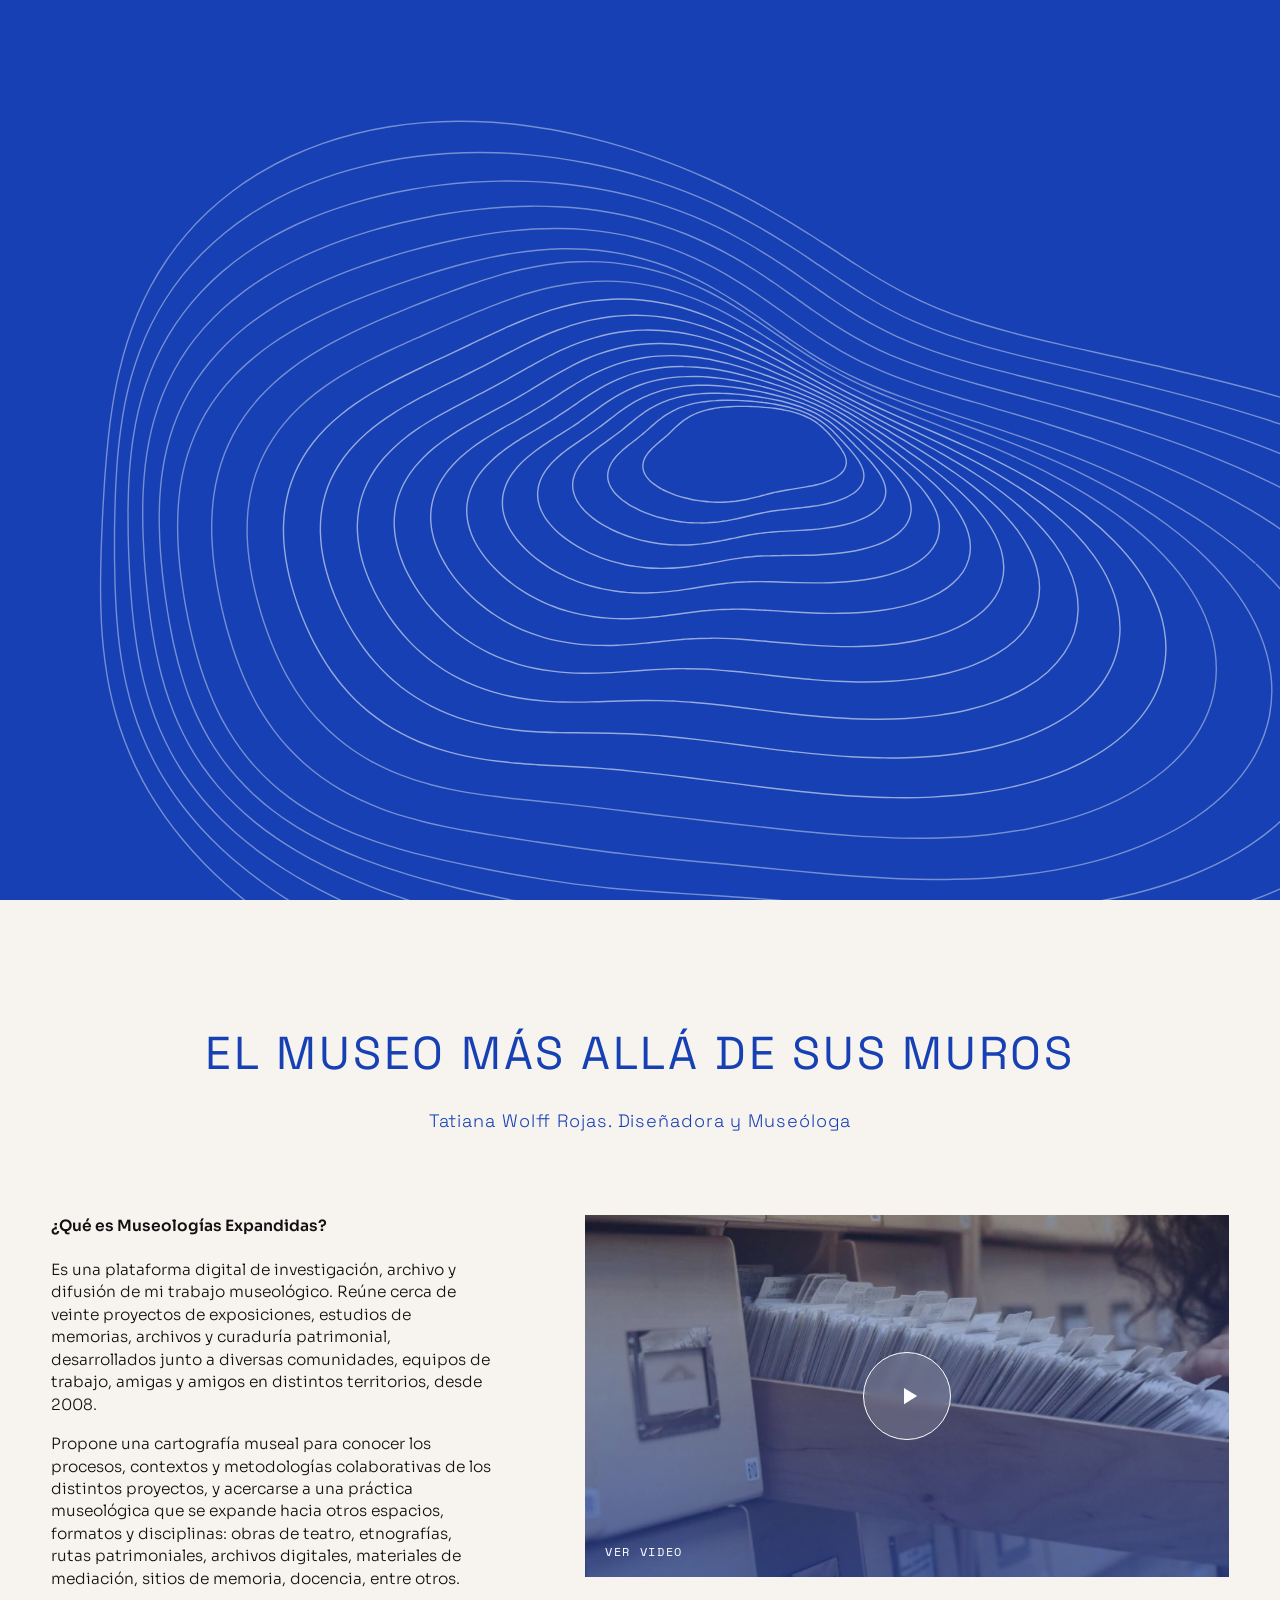
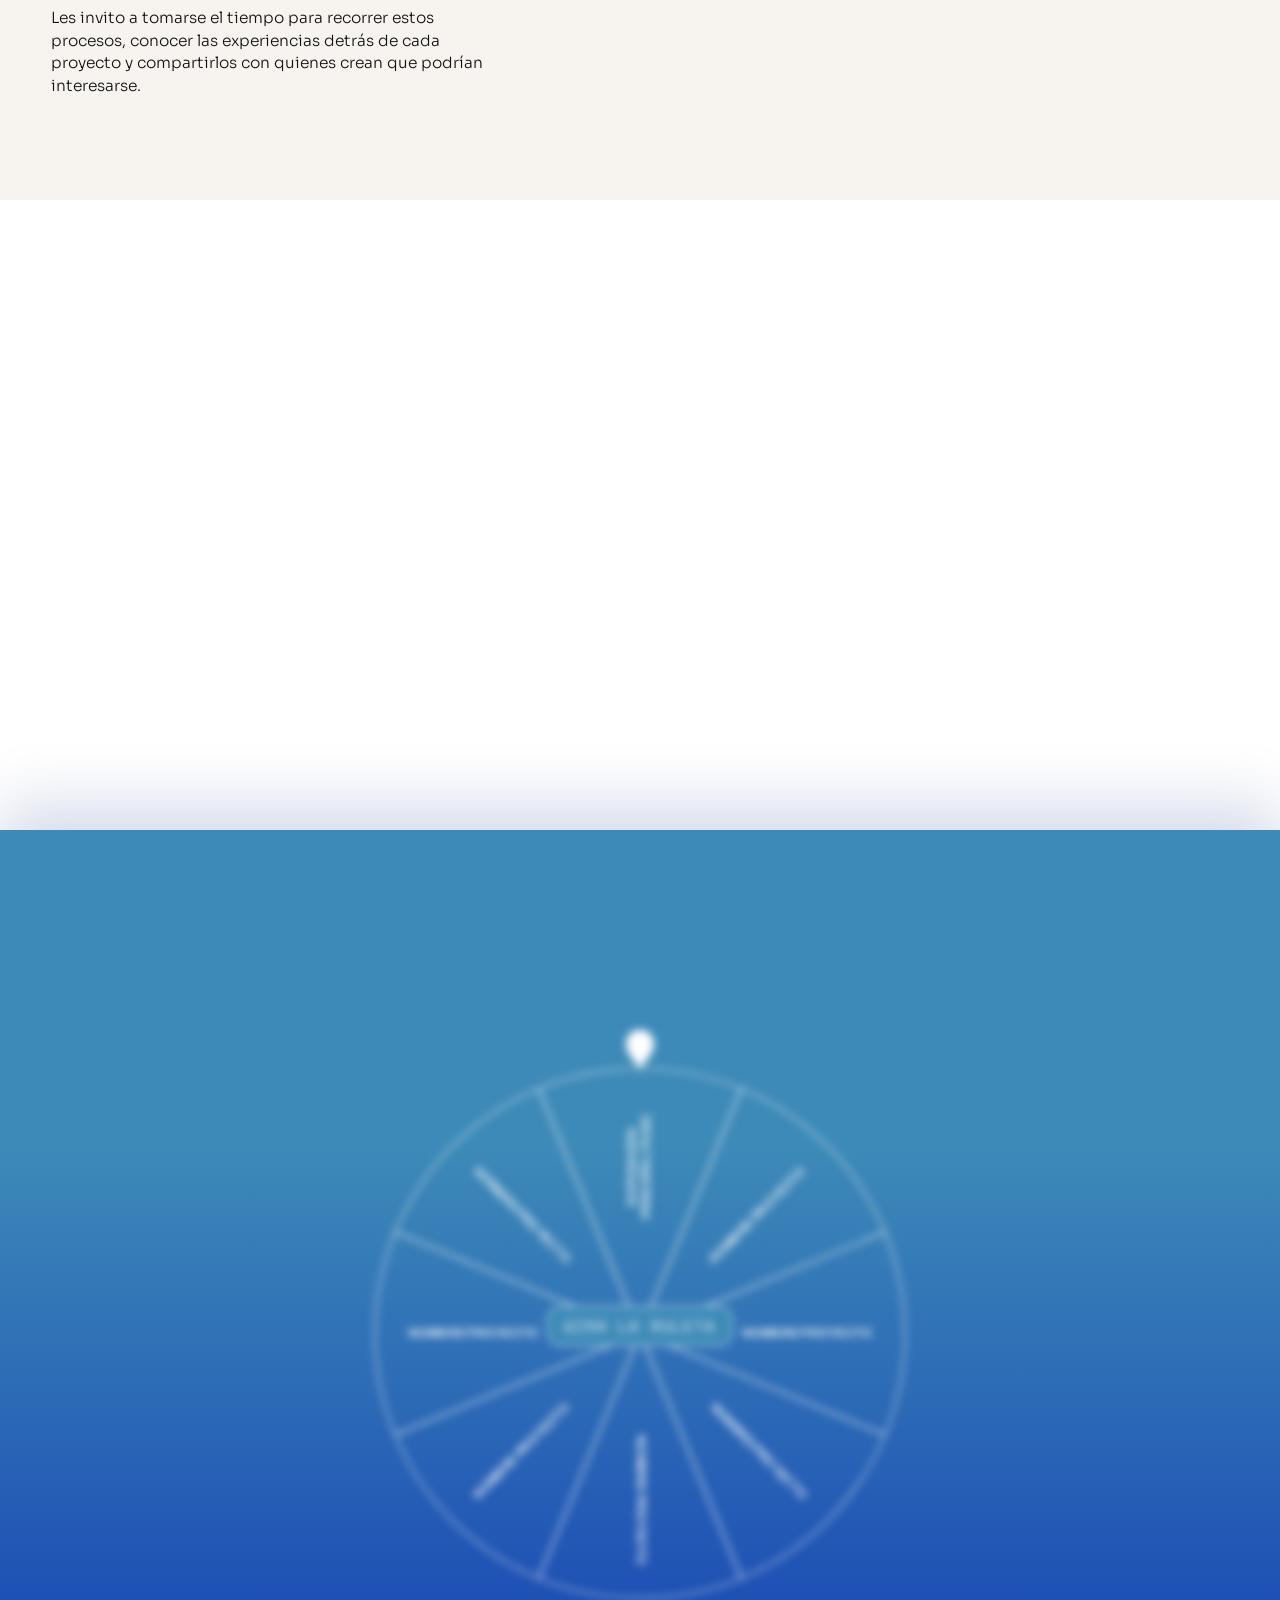
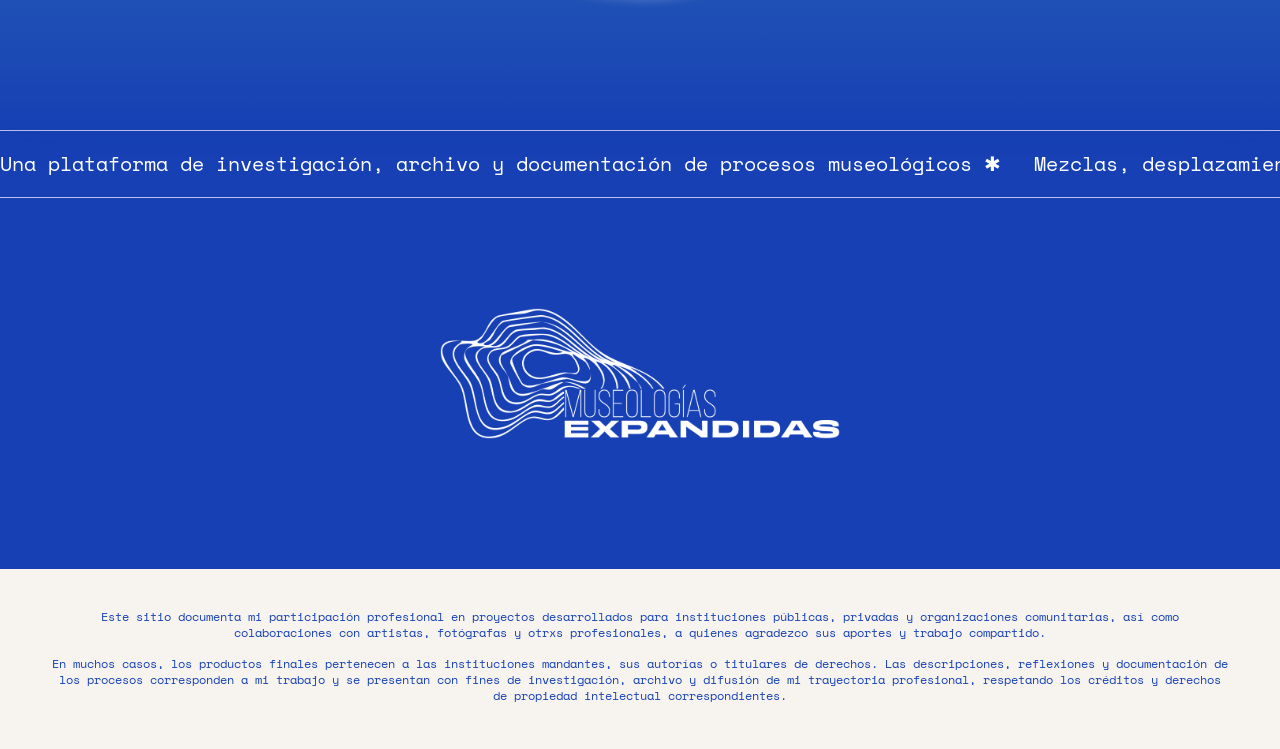
==== index.html @ 90cd20dc "Prototipo del sitio Museologías Expandidas Home, Explorar proyectos y detalle de proyecto en HTML, C" ====
<!doctype html>
<html lang="es">
<head>
  <meta charset="utf-8">
  <meta name="viewport" content="width=device-width, initial-scale=1">
  <title>Museologías Expandidas</title>
  <meta name="description" content="Plataforma digital de investigación, archivo y difusión del trabajo museológico de Tatiana Wolff Rojas.">
  <link rel="preconnect" href="https://fonts.googleapis.com">
  <link rel="preconnect" href="https://fonts.gstatic.com" crossorigin>
  <link href="https://fonts.googleapis.com/css2?family=Archivo:wdth,wght@62..125,100..900&family=Sora:wght@300;400;600;700&family=Space+Grotesk:wght@400;500&family=Space+Mono&display=swap" rel="stylesheet">
  <link rel="stylesheet" href="css/styles.css">
  <script>
    // Si la intro de la portada se va a reproducir, el header parte oculto (sin parpadeo).
    // js/hero.js lo muestra cuando entra el degradado azul.
    try {
      var verIntro = sessionStorage.getItem("me-hero-visto") !== "1" || /[?&]intro\b/.test(location.search);
      if (verIntro && !matchMedia("(prefers-reduced-motion: reduce)").matches) document.documentElement.classList.add("hero-intro");
    } catch (e) {}
  </script>
</head>
<body>

  <header class="site-header">
    <a class="logo" href="index.html">
      <img src="assets/logos/logo-letras-blanco.png" alt="Museologías Expandidas — inicio" width="1399" height="255">
    </a>
    <nav class="site-nav" aria-label="Principal">
      <a href="proyectos.html">Explorar proyectos</a>
      <a href="#contacto">Contacto</a>
    </nav>
  </header>

  <main>
    <section class="hero hero--home" aria-label="Portada" data-hero-escena data-final="completa" data-img="assets/img/hero-home.jpg">
      <a class="scroll-cue" href="#intro">
        <span class="scroll-cue__linea" aria-hidden="true"></span>
        <span class="scroll-cue__texto">Desliza para recorrer</span>
      </a>
    </section>

    <section class="intro" id="intro">
      <div class="intro__head">
        <h1 class="intro__title">EL MUSEO MÁS ALLÁ DE SUS MUROS</h1>
        <p class="intro__sub">Tatiana Wolff Rojas. Diseñadora y Museóloga</p>
      </div>
      <div class="intro__grid">
        <div class="intro__text">
          <h2>¿Qué es Museologías Expandidas?</h2>
          <p>Es una plataforma digital de investigación, archivo y difusión de mi trabajo museológico. Reúne cerca de veinte proyectos de exposiciones, estudios de memorias, archivos y curaduría patrimonial, desarrollados junto a diversas comunidades, equipos de trabajo, amigas y amigos en distintos territorios, desde 2008.</p>
          <p>Propone una cartografía museal para conocer los procesos, contextos y metodologías colaborativas de los distintos proyectos, y acercarse a una práctica museológica que se expande hacia otros espacios, formatos y disciplinas: obras de teatro, etnografías, rutas patrimoniales, archivos digitales, materiales de mediación, sitios de memoria, docencia, entre otros.</p>
          <p>Les invito a tomarse el tiempo para recorrer estos procesos, conocer las experiencias detrás de cada proyecto y compartirlos con quienes crean que podrían interesarse.</p>
        </div>
        <!-- Video de YouTube: pegar el ID del video en data-youtube (ej. "dQw4w9WgXcQ").
             La imagen de vista previa es el <img class="video__poster">. -->
        <div class="video" data-youtube="">
          <img class="video__poster" src="assets/img/hero-archivo.jpg" alt="" loading="lazy">
          <button class="video__play" type="button" aria-label="Reproducir video">
            <svg viewBox="0 0 24 24" aria-hidden="true"><path d="M8 5.5v13l10.5-6.5z"/></svg>
          </button>
          <span class="video__label">Ver video</span>
        </div>
      </div>
    </section>

    <!-- Transición tipo cortina: esta sección sube y tapa a la sección crema, que queda fija;
         al cubrir la pantalla aparecen el título y la ruleta (js/intro.js) -->
    <section class="explorar-home" aria-labelledby="explorar-titulo">
      <div class="explorar-home__escena">
        <h2 class="section-label" id="explorar-titulo"><a href="proyectos.html">Explorar proyectos</a></h2>
        <div class="ruleta-zona">
          <div class="ruleta" data-ruleta>
            <button class="ruleta__btn" type="button">Gira la ruleta</button>
          </div>
          <!-- ficha del caso donde se detiene la ruleta (la llena js/main.js) -->
          <div class="ruleta__ficha" aria-live="polite"></div>
        </div>
      </div>
    </section>
  </main>

  <footer class="site-footer" id="contacto">
    <div class="marquee" aria-hidden="true">
      <div class="marquee__track">
        <span>Una plataforma de investigación, archivo y documentación de procesos museológicos ✱</span>
        <span>Mezclas, desplazamientos y otras formas de hacer museología ✱</span>
      </div>
    </div>
    <div class="site-footer__logo">
      <a class="logo-footer" href="index.html">
        <img src="assets/logos/logo-completo-blanco.png" alt="Museologías Expandidas — inicio" width="2025" height="664" loading="lazy">
      </a>
    </div>
    <div class="disclaimer">
      <p>Este sitio documenta mi participación profesional en proyectos desarrollados para instituciones públicas, privadas y organizaciones comunitarias, así como colaboraciones con artistas, fotógrafas y otrxs profesionales, a quienes agradezco sus aportes y trabajo compartido.</p>
      <p>En muchos casos, los productos finales pertenecen a las instituciones mandantes, sus autorías o titulares de derechos. Las descripciones, reflexiones y documentación de los procesos corresponden a mi trabajo y se presentan con fines de investigación, archivo y difusión de mi trayectoria profesional, respetando los créditos y derechos de propiedad intelectual correspondientes.</p>
    </div>
  </footer>

  <script src="js/data.js"></script>
  <script src="js/main.js"></script>
  <script src="js/topo.js"></script>
  <script src="js/hero.js"></script>
  <script src="js/intro.js"></script>
</body>
</html>
---- css/styles.css ----
/* =========================================================
   Museologías Expandidas — prototipo v1
   ========================================================= */

:root {
  --azul: #1640b4;
  --azul-oscuro: #0f2f8c;
  --azul-medio: #3d8ab8;
  --azul-claro: #8ab6d3;
  --naranjo: #ef400d;
  --petroleo: #00819e;
  --crema: #f7f4ef;
  --beige: #ede5d6;
  --blanco: #ffffff;
  --tinta: #111111;

  --f-display: "Archivo", system-ui, sans-serif;
  --f-body: "Sora", system-ui, sans-serif;
  --f-nav: "Space Grotesk", system-ui, sans-serif;
  --f-mono: "Space Mono", ui-monospace, monospace;

  --gutter: clamp(16px, 4vw, 64px);
  --content: 1280px; /* ancho estándar del contenido */
  /* relleno lateral que centra el contenido en --content (el % se resuelve contra el ancho del contenedor) */
  --pad: max(var(--gutter), calc((100% - var(--content)) / 2));
  --header-h: 140px;
  /* detalle de proyecto: la columna de contenido manda y va centrada en la página;
     el índice vive en el margen izquierdo, fuera de ella */
  --col: 820px;         /* ancho máximo de la columna de contenido */
  --indice-min: 190px;  /* espacio mínimo reservado a cada lado para el índice */
  --header-fijo-h: 64px;
}

*,
*::before,
*::after { box-sizing: border-box; }

html { scroll-behavior: smooth; }

body {
  margin: 0;
  font-family: var(--f-body);
  font-weight: 300;
  color: var(--tinta);
  background: var(--blanco);
  line-height: 1.45;
  -webkit-font-smoothing: antialiased;
}

img { display: block; max-width: 100%; }
a { color: inherit; }
p { margin: 0 0 1.1em; }

/* ---------- Logo ---------- */
.logo { display: inline-block; flex: none; }
.logo img { width: clamp(200px, 24vw, 340px); height: auto; }

/* ---------- Header ---------- */
.site-header {
  position: absolute;
  inset: 0 0 auto 0;
  z-index: 20;
  display: flex;
  align-items: flex-start;
  justify-content: space-between;
  gap: 24px;
  padding: 64px var(--pad) 40px;
  color: var(--blanco);
}
.site-header--solid {
  position: relative;
  color: var(--azul);
  background: var(--blanco);
}
.site-nav {
  display: flex;
  align-items: baseline;
  gap: clamp(24px, 4vw, 56px);
  padding-top: 14px;
}
.site-nav a {
  font-family: var(--f-nav);
  text-transform: uppercase;
  text-decoration: none;
  letter-spacing: .08em;
  font-size: 14px;
  padding-bottom: 4px;
  border-bottom: 2px solid transparent;
  transition: border-color .2s;
}
.site-nav a:hover,
.site-nav a[aria-current="page"] { border-bottom-color: currentColor; }

/* ---------- Hero (home + detalle) ---------- */
.hero {
  position: relative;
  min-height: 700px;
  height: 92vh;
  max-height: 900px;
  background: var(--azul) url("../assets/img/hero-archivo.jpg") center 60% / cover no-repeat;
  overflow: hidden;
}
/* Home: escena animada (js/hero.js) sobre azul; la foto vive dentro de las curvas */
.hero--home {
  background: var(--azul);
  /* ocupa exactamente la primera vista (svh evita saltos con la barra del navegador en celular) */
  height: 100vh;
  height: 100svh;
  max-height: none;
  min-height: 560px;
}
.hero--home::before { display: none; }
.hero__svg { position: absolute; inset: 0; width: 100%; height: 100%; display: block; }
.hero__lineas path,
.hero__borde {
  fill: none;
  stroke: var(--blanco);
  stroke-linejoin: round;
  stroke-dasharray: 1;
}
.hero__lineas path { stroke-width: 1.4px; }
.hero__borde { stroke-width: 2px; }
.hero--home.is-animando { cursor: progress; }
/* durante la intro de la portada no se puede hacer scroll (js/hero.js) */
html.scroll-bloqueado, html.scroll-bloqueado body { overflow: hidden; }
/* con la foto completa vuelve el degradado azul superior, para que el header se lea */
.hero--home::after {
  content: "";
  position: absolute;
  inset: 0;
  pointer-events: none;
  background: linear-gradient(to bottom, var(--azul) 0%, rgba(22, 64, 180, .85) 14%, rgba(22, 64, 180, 0) 38%);
  opacity: 0;
  transition: opacity 1.2s ease;
}
.hero--home.is-completa::after { opacity: 1; }
/* durante la intro de la portada el header (logo + menú) espera oculto */
.site-header { transition: opacity 1.2s ease, transform 1.2s cubic-bezier(.16, 1, .3, 1); }
.hero-intro .site-header { opacity: 0; transform: translateY(-10px); pointer-events: none; }
.hero::before {
  /* degradado azul superior */
  content: "";
  position: absolute;
  inset: 0;
  background: linear-gradient(to bottom, var(--azul) 0%, rgba(22, 64, 180, .85) 14%, rgba(22, 64, 180, 0) 38%);
}
.hero--detalle { height: 78vh; min-height: 560px; }

/* ---------- Intro (home) ---------- */
.intro {
  background: var(--crema);
  padding: 120px var(--pad) 80px;
}
.intro__head, .intro__grid { position: relative; z-index: 1; }
.intro .ph { background-color: var(--crema); }

/* ---------- Vista previa de video (YouTube) ---------- */
.video {
  position: relative;
  aspect-ratio: 16 / 9;
  overflow: hidden;
  background: var(--azul);
  cursor: pointer;
}
.video__poster {
  position: absolute;
  inset: 0;
  width: 100%;
  height: 100%;
  object-fit: cover;
  transition: transform 1.2s cubic-bezier(.16, 1, .3, 1), filter .6s ease;
}
.video::after {
  /* velo azul para que el botón destaque */
  content: "";
  position: absolute;
  inset: 0;
  background: linear-gradient(to top, rgba(22, 64, 180, .55), rgba(22, 64, 180, .15));
  transition: opacity .5s ease;
  pointer-events: none;
}
.video__play {
  position: absolute;
  left: 50%;
  top: 50%;
  z-index: 2;
  display: grid;
  place-items: center;
  width: 88px;
  height: 88px;
  margin: -44px 0 0 -44px;
  border: 1.5px solid var(--blanco);
  border-radius: 50%;
  background: rgba(255, 255, 255, .14);
  -webkit-backdrop-filter: blur(6px);
  backdrop-filter: blur(6px);
  color: var(--blanco);
  cursor: pointer;
  transition: transform .5s cubic-bezier(.16, 1, .3, 1), background .3s ease, color .3s ease;
}
.video__play svg { width: 30px; height: 30px; margin-left: 4px; fill: currentColor; }
.video__label {
  position: absolute;
  left: 20px;
  bottom: 16px;
  z-index: 2;
  color: var(--blanco);
  font-family: var(--f-mono);
  font-size: 12px;
  letter-spacing: .14em;
  text-transform: uppercase;
}
.video:hover .video__poster { transform: scale(1.04); }
.video:hover .video__play,
.video__play:focus-visible { transform: scale(1.08); background: var(--blanco); color: var(--azul); }
.video__play:focus-visible { outline: 2px solid var(--blanco); outline-offset: 4px; }
.video iframe { position: absolute; inset: 0; width: 100%; height: 100%; border: 0; z-index: 3; }
.video.is-reproduciendo::after,
.video.is-reproduciendo .video__play,
.video.is-reproduciendo .video__label { opacity: 0; pointer-events: none; }
.video__aviso {
  position: absolute;
  left: 50%;
  top: calc(50% + 62px);
  z-index: 2;
  transform: translateX(-50%);
  color: var(--blanco);
  font-family: var(--f-mono);
  font-size: 12px;
  white-space: nowrap;
}

/* título palabra por palabra */
.intro__title .palabra { display: inline-block; overflow: hidden; vertical-align: bottom; padding-bottom: .08em; }
.intro__title .palabra > span {
  display: inline-block;
  transition:
    transform 1.1s cubic-bezier(.16, 1, .3, 1) calc(var(--i) * 90ms + 150ms),
    opacity .9s ease calc(var(--i) * 90ms + 150ms);
}
.js-reveal .intro__head:not(.is-in) .palabra > span { transform: translateY(105%); opacity: 0; }

/* parallax de la portada: al bajar se funde levemente con el azul */
.hero--home .hero__svg { opacity: calc(1 - var(--velo, 0) * .45); will-change: transform; }

/* invitación a hacer scroll (abajo a la izquierda, alineada con el contenido) */
.scroll-cue {
  position: absolute;
  left: var(--pad);
  bottom: 40px;
  z-index: 3;
  display: flex;
  align-items: center;
  gap: 16px;
  color: var(--blanco);
  text-decoration: none;
  font-family: var(--f-mono);
  font-size: 12px;
  letter-spacing: .14em;
  text-transform: uppercase;
  transition: opacity .8s ease, transform .8s cubic-bezier(.16, 1, .3, 1);
}
.scroll-cue__linea {
  position: relative;
  width: 1.5px;
  height: 60px;
  overflow: hidden;
  background: rgba(255, 255, 255, .35);
}
.scroll-cue__linea::after {
  content: "";
  position: absolute;
  left: 0;
  top: -50%;
  width: 100%;
  height: 50%;
  background: var(--blanco);
  animation: scroll-cue 2.2s cubic-bezier(.65, 0, .35, 1) infinite;
}
@keyframes scroll-cue { to { transform: translateY(300%); } }
.scroll-cue:hover .scroll-cue__texto { text-decoration: underline; text-underline-offset: 5px; }
.scroll-cue.is-oculto,
.hero-intro .scroll-cue { opacity: 0; transform: translateY(10px); pointer-events: none; }
.intro__head { text-align: center; color: var(--azul); margin-bottom: 80px; }
.intro__title {
  font-family: var(--f-nav);
  font-weight: 400;
  font-size: clamp(28px, 3.6vw, 50px);
  letter-spacing: .06em;
  margin: 0 0 18px;
}
.intro__sub { font-family: var(--f-nav); letter-spacing: .05em; font-size: 18px; margin: 0; }
.intro__grid {
  display: grid;
  grid-template-columns: 1fr 1.45fr;
  gap: clamp(32px, 7vw, 110px);
  align-items: start;
}
.intro__text { font-size: 15.5px; }
.intro__text h2 { font-size: 15.5px; font-weight: 600; margin: 0 0 1.4em; }

/* placeholder imagen (wireframe X) */
.ph {
  position: relative;
  aspect-ratio: 16 / 11;
  border: 1px solid var(--tinta);
  background:
    linear-gradient(to top right, transparent calc(50% - .6px), var(--tinta) 50%, transparent calc(50% + .6px)),
    linear-gradient(to bottom right, transparent calc(50% - .6px), var(--tinta) 50%, transparent calc(50% + .6px));
}

/* ---------- Ruleta (home) ---------- */
/* Transición 2 → 3 tipo cortina (parallax):
   la sección crema queda fija cuando su borde inferior toca el fondo de la pantalla
   (--intro-top lo calcula js/intro.js) y la sección 3 sube por encima hasta taparla.
   Recién cuando la cubre aparecen el título y la ruleta. */
.intro {
  position: sticky;
  top: var(--intro-top, 0px);
  z-index: 1;
  min-height: 100vh; /* al quedar fija llena la pantalla completa */
  min-height: 100svh;
}
.intro::after {
  /* velo que oscurece la sección crema mientras la tapa la siguiente */
  content: "";
  position: absolute;
  inset: 0;
  z-index: 2;
  background: var(--azul-oscuro);
  opacity: calc(var(--tapado, 0) * .3);
  pointer-events: none;
}
.explorar-home {
  position: relative;
  z-index: 3;
  /* pausa: la sección crema queda fija este tramo de scroll antes de que empiece a taparla */
  margin-top: 70vh;
  color: var(--blanco);
  background: linear-gradient(to bottom, var(--azul-medio) 0%, var(--azul-medio) 35%, var(--azul) 100%);
  box-shadow: 0 -24px 60px rgba(15, 47, 140, .18);
}
.explorar-home__escena {
  min-height: 100vh;
  min-height: 100svh;
  display: flex;
  flex-direction: column;
  justify-content: center;
  padding: 90px var(--pad) 60px;
}
/* aparición del título y la ruleta (clases puestas por js/intro.js según el scroll) */
.explorar-home .section-label,
.explorar-home .ruleta {
  opacity: 0;
  transform: translateY(40px);
  filter: blur(4px);
  transition: opacity 1s ease, transform 1.2s cubic-bezier(.16, 1, .3, 1), filter 1s ease;
}
.explorar-home .ruleta { transform: translateY(60px) scale(.92) rotate(-12deg); transition-delay: .12s; }
.explorar-home.is-titulo .section-label,
.explorar-home.is-ruleta .ruleta { opacity: 1; transform: none; filter: none; }
.section-label {
  font-family: var(--f-nav);
  font-weight: 400;
  letter-spacing: .08em;
  font-size: clamp(20px, 2vw, 28px);
  margin: 0;
  text-transform: uppercase;
}
.section-label a { text-decoration: none; }
.explorar-home .section-label { text-align: center; }
.section-label a:hover { text-decoration: underline; text-underline-offset: 6px; }
.ruleta {
  position: relative;
  width: min(580px, 100%, 64vh);
  margin: 24px auto 0;
}
.ruleta svg { width: 100%; height: auto; display: block; overflow: visible; }
.ruleta__wheel {
  transform-origin: 50% 50%;
  transform-box: view-box;
  transition: transform 4.2s cubic-bezier(.12, .7, .1, 1);
}
.ruleta__seg { cursor: pointer; }
.ruleta__seg path.ruleta__fill { fill: transparent; stroke: var(--blanco); stroke-width: 1.4; transition: fill .2s; }
.ruleta__seg:hover path.ruleta__fill { fill: rgba(255, 255, 255, .12); }
.ruleta__seg text {
  fill: var(--blanco);
  font-family: var(--f-display);
  font-stretch: 100%;
  font-weight: 600;
  font-size: 14px;
  letter-spacing: .02em;
  text-transform: uppercase;
  pointer-events: none;
}
.ruleta__seg { outline: none; }
.ruleta__seg:focus-visible path.ruleta__fill { fill: rgba(255, 255, 255, .2); }
/* caso ganador: segmento blanco con texto azul */
.ruleta__seg.is-selected path.ruleta__fill { fill: var(--blanco); }
.ruleta__seg.is-selected text { fill: var(--azul); }
.ruleta__seg text { font-size: 15px; transition: fill .3s; }
.ruleta__btn {
  position: absolute;
  left: 50%;
  top: 50%;
  transform: translate(-50%, -50%);
  font-family: var(--f-mono);
  font-size: 15px;
  letter-spacing: .12em;
  text-transform: uppercase;
  color: var(--blanco);
  background: var(--azul-medio);
  border: 1.5px solid var(--blanco);
  border-radius: 12px;
  padding: 8px 16px;
  cursor: pointer;
  transition: background .2s, color .2s;
}
.ruleta__btn:hover { background: var(--blanco); color: var(--azul); }
.ruleta__btn:disabled { opacity: .6; cursor: wait; }
/* Ruleta + ficha del caso: la ficha se abre al lado y la ruleta se corre a la izquierda */
.ruleta-zona {
  display: flex;
  align-items: center;
  justify-content: center;
  gap: 0;
  margin-top: 24px;
  transition: gap .8s cubic-bezier(.16, 1, .3, 1);
}
.ruleta-zona .ruleta { flex: none; margin: 0; }
.ruleta__ficha {
  flex: none;
  width: 0;
  opacity: 0;
  overflow: hidden;
  transition: width .8s cubic-bezier(.16, 1, .3, 1), opacity .4s ease;
}
.ruleta-zona.con-ficha { gap: clamp(32px, 5vw, 72px); }
.ruleta-zona.con-ficha .ruleta__ficha { width: var(--ficha-w); opacity: 1; transition-delay: 0s, .25s; }
.ruleta-zona { --ficha-w: min(400px, 36vw); }

.ficha-caso {
  width: var(--ficha-w);
  background: var(--crema);
  color: var(--tinta);
  transform: translateX(24px);
  transition: transform .9s cubic-bezier(.16, 1, .3, 1) .2s, opacity .5s ease;
}
.con-ficha .ficha-caso { transform: none; }
/* mientras la ruleta gira de nuevo, la ficha abierta se apaga (sin cerrarse ni mover la ruleta) */
.ruleta__ficha.is-cambiando .ficha-caso { opacity: .25; transform: translateX(10px); transition-delay: 0s; }
.ficha-caso__foto { aspect-ratio: 16 / 10; overflow: hidden; }
.ficha-caso__foto img { width: 100%; height: 100%; object-fit: cover; }
.ficha-caso__cuerpo { padding: 22px 24px 26px; }
.ficha-caso__fecha {
  display: inline-block;
  font-family: var(--f-nav);
  font-size: 13px;
  letter-spacing: .04em;
  text-transform: uppercase;
  color: var(--azul);
  border: 1.5px solid var(--azul);
  border-radius: 10px;
  padding: 3px 14px;
}
.ficha-caso__titulo {
  font-family: var(--f-display);
  font-stretch: 115%;
  font-weight: 800;
  font-size: 21px;
  line-height: 1.15;
  color: var(--azul);
  margin: 14px 0 10px;
}
.ficha-caso__desc { font-size: 14px; line-height: 1.5; margin: 0 0 20px; }
.ficha-caso__ir {
  display: inline-flex;
  align-items: center;
  gap: 10px;
  font-family: var(--f-mono);
  font-size: 14px;
  text-decoration: none;
  color: var(--blanco);
  background: var(--azul);
  border: 1.5px solid var(--azul);
  border-radius: 12px;
  padding: 9px 18px;
  transition: background .25s, color .25s;
}
.ficha-caso__ir span { transition: transform .3s cubic-bezier(.16, 1, .3, 1); }
.ficha-caso__ir:hover { background: transparent; color: var(--azul); }
.ficha-caso__ir:hover span { transform: translateX(4px); }

@media (max-width: 960px) {
  /* en pantallas angostas la ficha se abre debajo de la ruleta */
  .ruleta-zona { flex-direction: column; --ficha-w: min(460px, 100%); }
  .ruleta__ficha { width: var(--ficha-w); max-height: 0; transition: max-height .8s cubic-bezier(.16, 1, .3, 1), opacity .4s ease; }
  .ruleta-zona.con-ficha .ruleta__ficha { max-height: 700px; }
  .ficha-caso { transform: translateY(20px); }
}

/* ---------- Botón "ver +" ---------- */
.ver {
  display: inline-flex;
  gap: 14px;
  font-family: var(--f-mono);
  font-size: 18px;
  text-decoration: none;
  border-top: 1.5px solid currentColor;
  border-bottom: 1.5px solid currentColor;
  padding: 8px 2px 10px;
  min-width: 70px;
}
.ver::after { content: "+"; }

/* ---------- Marquee ---------- */
.marquee {
  border-top: 1px solid rgba(255, 255, 255, .7);
  border-bottom: 1px solid rgba(255, 255, 255, .7);
  overflow: hidden;
  white-space: nowrap;
  color: var(--blanco);
  font-family: var(--f-mono);
  font-size: clamp(16px, 1.6vw, 24px);
  padding: 18px 0;
}
.marquee__track {
  display: inline-flex;
  animation: marquee 40s linear infinite;
}
.marquee__track span { padding-right: 1.6em; }
@keyframes marquee { to { transform: translateX(-50%); } }

/* ---------- Footer ---------- */
.site-footer { background: var(--azul); color: var(--blanco); }
.site-footer__logo {
  display: flex;
  justify-content: center;
  padding: 110px var(--gutter) 130px;
}
.logo-footer { display: inline-block; }
.logo-footer img { width: min(400px, 80vw); height: auto; }
.disclaimer {
  background: var(--crema);
  color: var(--azul);
  text-align: center;
  font-family: var(--f-mono);
  font-size: 12px;
  line-height: 1.35;
  padding: 40px var(--pad) 30px;
}
.disclaimer p { margin: 0 0 1.2em; }
.footer-band { background: var(--azul); padding-top: 160px; }

/* ---------- Explorar proyectos (grilla) ---------- */
.grid-proyectos {
  margin: 110px 0 0;
  padding: 0 var(--pad);
  display: grid;
  grid-template-columns: repeat(4, 1fr);
}
.tile { aspect-ratio: 335 / 380; overflow: hidden; }
.tile--img img { width: 100%; height: 100%; object-fit: cover; transition: transform .6s ease; }
/* cada proyecto (foto + recuadro) es un solo enlace; display: contents mantiene la grilla intacta */
.proyecto { display: contents; color: inherit; text-decoration: none; }
.proyecto .tile { cursor: pointer; }
.proyecto:hover .tile--img img { transform: scale(1.06); }
.proyecto:hover .tile--card { filter: brightness(1.06); }
.proyecto:focus-visible .tile { outline: 3px solid var(--azul); outline-offset: -3px; }

/* botón "ver +": al pasar por el proyecto, las líneas se alargan y el + se transforma en flecha */
.tile--card .ver { align-items: center; gap: 0; padding-left: 2px; transition: padding-left .5s cubic-bezier(.16, 1, .3, 1); }
.tile--card .ver::after { content: none; }
/* ícono SVG: en reposo es un "+" a la derecha; al pasar el mouse la línea horizontal
   crece hacia la izquierda, la vertical se recoge y se dibuja la punta → flecha */
.ver__icono { display: block; width: 30px; height: 14px; overflow: visible; fill: none; stroke: currentColor; stroke-width: 1.5; }
.ver__icono path { transform-box: fill-box; transition: transform .5s cubic-bezier(.16, 1, .3, 1), stroke-dashoffset .4s ease; }
.ver__h { transform-origin: 100% 50%; transform: scaleX(.56); }       /* solo el tramo del "+" */
.ver__v { transform-origin: 50% 50%; }
.ver__punta { stroke-dasharray: 16; stroke-dashoffset: 16; stroke-linejoin: miter; }
.proyecto:hover .ver,
.proyecto:focus-visible .ver { padding-left: 22px; }
.proyecto:hover .ver__h,
.proyecto:focus-visible .ver__h { transform: scaleX(1); }
.proyecto:hover .ver__v,
.proyecto:focus-visible .ver__v { transform: scaleY(0); }
.proyecto:hover .ver__punta,
.proyecto:focus-visible .ver__punta { stroke-dashoffset: 0; transition-delay: .12s; }

/* paginación */
.paginacion {
  display: flex;
  flex-wrap: wrap;
  align-items: center;
  justify-content: center;
  gap: 8px;
  margin: 64px 0 0;
  padding: 0 var(--pad);
  font-family: var(--f-mono);
  color: var(--azul);
}
.paginacion__num,
.paginacion__flecha {
  display: grid;
  place-items: center;
  min-width: 44px;
  height: 44px;
  padding: 0 8px;
  border-radius: 12px;
  text-decoration: none;
  font-size: 15px;
  transition: background .25s, color .25s;
}
.paginacion__num { border: 1.5px solid var(--azul); }
.paginacion__num:hover, .paginacion__flecha:hover { background: var(--azul); color: var(--blanco); }
.paginacion__num.is-actual { background: var(--azul); color: var(--blanco); }
.paginacion__flecha { font-size: 18px; }
.paginacion__flecha.is-off { opacity: .3; }
.paginacion__info { flex-basis: 100%; text-align: center; font-size: 12px; letter-spacing: .06em; opacity: .7; margin-top: 6px; }
.tile--card {
  display: flex;
  flex-direction: column;
  padding: 30px 28px 20px;
  text-decoration: none;
  transition: filter .2s;
}
.tile--card .fecha {
  align-self: flex-start;
  font-family: var(--f-nav);
  font-size: 15px;
  letter-spacing: .04em;
  text-transform: uppercase;
  border: 1.5px solid currentColor;
  border-radius: 10px;
  padding: 5px 0;
  width: 136px;
  text-align: center;
}
.tile--card h2 {
  font-family: var(--f-display);
  font-stretch: 115%;
  font-weight: 800;
  font-size: clamp(16px, 1.45vw, 20px);
  line-height: 1.2;
  margin: 26px 0 0;
}
.tile--card .ver { margin-top: auto; align-self: flex-end; }
.c-naranjo { background: var(--naranjo); color: var(--blanco); }
.c-azul { background: var(--azul); color: var(--blanco); }
.c-crema { background: var(--crema); color: var(--tinta); }
.c-petroleo { background: var(--petroleo); color: var(--blanco); }
.fade-azul {
  height: 360px;
  background: linear-gradient(to bottom, var(--blanco), var(--azul) 95%);
}

/* ---------- Detalle de proyecto ---------- */
.ficha {
  position: relative;
  z-index: 2;
  /* mismo ancho y centrado que la columna de contenido del detalle */
  width: min(var(--col), calc(100% - 2 * var(--pad) - 2 * var(--indice-min)));
  margin: -100px auto 0;
  background: var(--blanco);
  border: 1px solid var(--tinta);
  border-top: 0;
  text-align: center;
  padding: 40px clamp(20px, 3.5vw, 48px) 40px;
}
.ficha h1 {
  font-family: var(--f-display);
  font-stretch: 125%;
  font-weight: 800;
  color: var(--azul);
  font-size: clamp(24px, 2.7vw, 38px);
  line-height: 1.08;
  letter-spacing: -.01em;
  margin: 0 0 32px;
}
.ficha__tipo { font-family: var(--f-mono); font-size: 17px; margin: 0 0 32px; }
.pill {
  display: inline-block;
  font-family: var(--f-mono);
  color: var(--azul);
  border: 1.5px solid var(--azul);
  border-radius: 12px;
  padding: 6px 18px;
  font-size: 15px;
}

.detalle { position: relative; overflow-x: clip; }
.detalle__layout {
  display: grid;
  /* margen izquierdo (índice) | columna de contenido centrada | margen derecho (vacío, equilibra) */
  grid-template-columns: minmax(var(--indice-min), 1fr) minmax(0, var(--col)) minmax(var(--indice-min), 1fr);
  padding: 0 var(--pad);
}
.indice {
  position: sticky;
  top: 40px;
  align-self: start;
  padding: 0 40px 0 0; /* aire entre la flecha del índice y la columna de contenido */
  margin: 0;
  list-style: none;
  font-family: var(--f-mono);
  font-size: 15px;
  text-transform: uppercase;
  z-index: 5;
}
.indice li { margin-bottom: 16px; }
/* el índice baja cuando aparece el header compacto, para no quedar tapado */
.indice { transition: top .45s cubic-bezier(.16, 1, .3, 1); }
.header-fijo-visible .indice { top: calc(var(--header-fijo-h) + 40px); }

/* ---------- Header compacto fijo (js/main.js) ---------- */
.header-fijo {
  position: fixed;
  top: 0;
  left: 0;
  right: 0;
  z-index: 50;
  color: var(--blanco);
  background: rgba(22, 64, 180, .96);
  -webkit-backdrop-filter: blur(8px);
  backdrop-filter: blur(8px);
  transform: translateY(-100%);
  transition: transform .45s cubic-bezier(.16, 1, .3, 1);
}
.header-fijo.is-visible { transform: none; }
.header-fijo__inner {
  display: flex;
  align-items: center;
  justify-content: space-between;
  gap: 24px;
  height: var(--header-fijo-h);
  padding: 0 var(--pad);
}
.header-fijo__logo { display: block; flex: none; }
.header-fijo__logo img { height: 26px; width: auto; }
.header-fijo .site-nav { padding-top: 0; align-items: center; }
.indice a {
  position: relative;
  display: block;
  text-decoration: none;
  padding-bottom: 6px;
  transition: color .3s;
}
.indice a::after {
  /* flecha activa */
  content: "";
  position: absolute;
  left: -4px;
  right: 0;
  bottom: 0;
  height: 9px;
  background:
    linear-gradient(currentColor, currentColor) left center / calc(100% - 4px) 2.5px no-repeat;
  transform: scaleX(0);
  transform-origin: left;
  transition: transform .35s ease;
}
.indice a::before {
  content: "";
  position: absolute;
  right: 1px;
  bottom: 0;
  width: 8px;
  height: 8px;
  border-top: 2.5px solid currentColor;
  border-right: 2.5px solid currentColor;
  transform: rotate(45deg) scale(0);
  transform-origin: center;
  transition: transform .2s ease .2s;
}
.indice a.is-active { color: var(--azul); }
.indice a.is-active::after { transform: scaleX(1); }
.indice a.is-active::before { transform: rotate(45deg) scale(1); }
.detalle[data-tema="recursos"] .indice a { color: var(--tinta); }
.detalle[data-tema="recursos"] .indice a.is-active { color: var(--blanco); }

.secciones { grid-column: 2; grid-row: 1; }
.indice { grid-column: 1; grid-row: 1; }

/* cada bloque de sección pinta su fondo a ancho completo */
.bloque { position: relative; padding: 110px 0 140px; }
.bloque::before {
  content: "";
  position: absolute;
  inset: 0 -100vw;
  z-index: -1;
  /* el fondo parte con el color de la sección anterior y se funde al propio (degradado) */
  background: linear-gradient(to bottom, var(--bloque-prev, var(--bloque-bg)) 0, var(--bloque-bg) 280px);
}
.bloque--blanco { --bloque-bg: var(--blanco); --panel: #f0ede7; }
.bloque--beige { --bloque-bg: var(--beige); --panel: #e2d8c6; }
.bloque--topo { --bloque-bg: var(--blanco); --panel: #f0ede7; }
.bloque--recursos { --bloque-bg: var(--azul-medio); color: var(--blanco); padding-bottom: 60px; }
/* transiciones blanco ↔ crema en degradado */
.bloque--beige { --bloque-prev: var(--blanco); }
.bloque--beige + .bloque--blanco,
.bloque--beige + .bloque--topo { --bloque-prev: var(--beige); }
.bloque h3 { font-size: 16px; font-weight: 600; margin: 0 0 1.2em; }
.bloque .texto { font-size: 16.5px; line-height: 1.5; }
.bloque .texto + .texto { margin-top: 2.2em; }
.bloque > .foto + .texto { margin-top: 60px; }

.fotos-2 {
  display: grid;
  /* proporciones 2:3 y 4:3 → con 1fr / 2fr ambos espacios quedan de la misma altura */
  grid-template-columns: 1fr 2fr;
  gap: 16px;
  margin: 56px 0 20px;
}
.foto-bajada {
  display: grid;
  grid-template-columns: 2fr 1fr;
  gap: 18px;
  align-items: end;
  margin-bottom: 70px;
}
.bajada { font-family: var(--f-mono); font-size: 12px; line-height: 1.3; margin: 0; }

/* ---------- Espacios de foto: fondo plano oscuro, ampliables (js/main.js) ----------
   Mientras no haya fotos definitivas, cada foto es un bloque oscuro con su proporción
   (--ratio en el HTML). Al hacer clic se abre en grande en el visor. */
.foto {
  --foto-bg: #2f3033;
  position: relative;
  display: block;
  width: 100%;
  aspect-ratio: var(--ratio, 4 / 3);
  margin: 0;
  padding: 0;
  border: 0;
  background: var(--foto-bg);
  cursor: zoom-in;
  transition: background .3s ease;
}
.foto:hover { background: #3a3b3f; }
.foto::before,
.visor__img::before {
  /* ícono tenue de "imagen" al centro */
  content: "";
  position: absolute;
  left: 50%;
  top: 50%;
  width: 44px;
  height: 36px;
  margin: -18px 0 0 -22px;
  opacity: .28;
  background: url("data:image/svg+xml;utf8,%3Csvg xmlns='http://www.w3.org/2000/svg' viewBox='0 0 44 36' fill='none' stroke='white' stroke-width='2'%3E%3Crect x='1' y='1' width='42' height='34' rx='2'/%3E%3Ccircle cx='31' cy='11' r='4'/%3E%3Cpath d='M1 28l12-12 10 10 6-6 14 14'/%3E%3C/svg%3E") center / contain no-repeat;
}
.foto::after {
  /* indicador de "ampliar" */
  content: "";
  position: absolute;
  right: 14px;
  bottom: 14px;
  width: 38px;
  height: 38px;
  border-radius: 50%;
  background:
    linear-gradient(var(--azul), var(--azul)) center / 14px 1.5px no-repeat,
    linear-gradient(var(--azul), var(--azul)) center / 1.5px 14px no-repeat,
    var(--blanco);
  box-shadow: 0 4px 14px rgba(0, 0, 0, .25);
  opacity: 0;
  transform: scale(.8);
  transition: opacity .3s ease, transform .4s cubic-bezier(.16, 1, .3, 1);
}
.foto:hover::after,
.foto:focus-visible::after { opacity: 1; transform: none; }
.foto:focus-visible { outline: 2px solid var(--azul); outline-offset: 3px; }
.foto-full { margin-top: 16px; }
.caja .foto--afiche { width: 290px; margin-top: 34px; }
/* foto fija (no ampliable): sin cursor de lupa, sin cambio al pasar el mouse ni indicador "+" */
.foto--fija { cursor: default; }
.foto--fija:hover { background: var(--foto-bg); }
.foto--fija::after { display: none; }

/* Visor ampliado */
.visor {
  position: fixed;
  inset: 0;
  z-index: 100;
  display: grid;
  grid-template-columns: 64px 1fr 64px;
  grid-template-rows: 1fr auto;
  align-items: center;
  padding: 40px 24px 28px;
  background: rgba(15, 47, 140, .94);
  color: var(--blanco);
  opacity: 0;
  visibility: hidden;
  transition: opacity .35s ease, visibility 0s linear .35s;
}
.visor.is-abierto { opacity: 1; visibility: visible; transition: opacity .35s ease; }
.visor__img {
  position: relative;
  grid-column: 2;
  justify-self: center;
  aspect-ratio: var(--ratio, 4 / 3);
  /* lo más grande posible sin salirse de la pantalla, respetando la proporción */
  height: min(calc(100vh - 170px), calc((100vw - 200px) / (var(--ratio-n, 1.333))));
  max-width: 100%;
  background: #2f3033;
  transform: scale(.96);
  transition: transform .5s cubic-bezier(.16, 1, .3, 1);
}
.visor__img::after {
  content: attr(data-n);
  position: absolute;
  left: 16px;
  top: 14px;
  font-family: var(--f-mono);
  font-size: 12px;
  letter-spacing: .08em;
  text-transform: uppercase;
  color: rgba(255, 255, 255, .55);
}
.visor.is-abierto .visor__img { transform: none; }
.visor__pie { grid-column: 2; text-align: center; font-family: var(--f-mono); font-size: 12px; line-height: 1.4; max-width: 720px; justify-self: center; margin: 18px 0 0; }
.visor__btn {
  display: grid;
  place-items: center;
  width: 48px;
  height: 48px;
  border: 1.5px solid var(--blanco);
  border-radius: 50%;
  background: transparent;
  color: var(--blanco);
  font-size: 20px;
  cursor: pointer;
  transition: background .2s, color .2s;
}
.visor__btn:hover { background: var(--blanco); color: var(--azul); }
.visor__cerrar { position: absolute; top: 20px; right: 24px; }
.visor__ant { grid-column: 1; grid-row: 1; }
.visor__sig { grid-column: 3; grid-row: 1; justify-self: end; }
html.visor-abierto { overflow: hidden; }

/* ---------- Modal de contacto (js/main.js) ---------- */
.modal-contacto {
  position: fixed;
  inset: 0;
  z-index: 110;
  display: grid;
  place-items: center;
  padding: 24px;
  background: rgba(15, 47, 140, .72);
  -webkit-backdrop-filter: blur(6px);
  backdrop-filter: blur(6px);
  opacity: 0;
  visibility: hidden;
  transition: opacity .35s ease, visibility 0s linear .35s;
}
.modal-contacto.is-abierto { opacity: 1; visibility: visible; transition: opacity .35s ease; }
.modal-contacto__panel {
  position: relative;
  width: min(480px, 100%);
  background: var(--crema);
  color: var(--tinta);
  padding: 44px 40px 36px;
  text-align: center;
  transform: translateY(16px) scale(.98);
  transition: transform .5s cubic-bezier(.16, 1, .3, 1);
}
.modal-contacto.is-abierto .modal-contacto__panel { transform: none; }
.modal-contacto__cerrar {
  position: absolute;
  top: 14px;
  right: 14px;
  width: 40px;
  height: 40px;
  border: 1.5px solid var(--azul);
  border-radius: 50%;
  background: transparent;
  color: var(--azul);
  font-size: 16px;
  cursor: pointer;
  transition: background .2s, color .2s;
}
.modal-contacto__cerrar:hover { background: var(--azul); color: var(--blanco); }
.modal-contacto__etiqueta {
  font-family: var(--f-mono);
  font-size: 12px;
  letter-spacing: .14em;
  text-transform: uppercase;
  color: var(--azul);
  margin: 0 0 18px;
}
.modal-contacto__nombre {
  font-family: var(--f-display);
  font-stretch: 115%;
  font-weight: 800;
  font-size: 28px;
  line-height: 1.1;
  color: var(--azul);
  margin: 0 0 8px;
}
.modal-contacto__rol { font-family: var(--f-nav); letter-spacing: .04em; font-size: 15px; margin: 0 0 28px; }
.modal-contacto__correo {
  display: flex;
  align-items: center;
  justify-content: space-between;
  gap: 12px;
  border: 1.5px solid var(--azul);
  border-radius: 12px;
  padding: 8px 8px 8px 18px;
  background: var(--blanco);
}
.modal-contacto__correo a {
  font-family: var(--f-mono);
  font-size: 15px;
  color: var(--azul);
  text-decoration: none;
  overflow-wrap: anywhere;
  text-align: left;
}
.modal-contacto__correo a:hover { text-decoration: underline; text-underline-offset: 4px; }
.modal-contacto__copiar {
  flex: none;
  display: inline-flex;
  align-items: center;
  gap: 8px;
  font-family: var(--f-mono);
  font-size: 14px;
  color: var(--blanco);
  background: var(--azul);
  border: 1.5px solid var(--azul);
  border-radius: 9px;
  padding: 8px 14px;
  cursor: pointer;
  transition: background .2s, color .2s;
}
.modal-contacto__copiar svg { width: 15px; height: 15px; fill: none; stroke: currentColor; stroke-width: 1.4; }
.modal-contacto__copiar:hover { background: var(--azul-oscuro); }
.modal-contacto__copiar.is-copiado { background: var(--petroleo); border-color: var(--petroleo); }
.modal-contacto__aviso { min-height: 1.4em; margin: 12px 0 0; font-family: var(--f-mono); font-size: 12px; color: var(--azul); }

.caja-titulo {
  display: inline-block;
  font-family: var(--f-display);
  font-weight: 700;
  font-stretch: 105%;
  font-size: 17px;
  color: var(--azul);
  text-transform: uppercase;
  border: 1.5px solid var(--azul);
  background: var(--blanco);
  padding: 8px 20px;
  min-width: 320px;
}
.caja {
  border: 1.5px solid var(--azul);
  background: var(--blanco);
  color: var(--azul);
  padding: 34px 20px 30px;
  margin: 20px 0 54px;
  font-size: 15.5px;
}
.caja a { color: var(--azul); }

/* Audioguía: barra fija en la parte inferior; aparece al pasar la cabecera (js/main.js) */
.audio {
  position: fixed;
  left: 0;
  right: 0;
  bottom: 0;
  z-index: 40;
  display: flex;
  align-items: center;
  gap: 20px;
  background: rgba(138, 182, 211, .96);
  -webkit-backdrop-filter: blur(8px);
  backdrop-filter: blur(8px);
  color: var(--blanco);
  padding: 14px var(--pad);
  transform: translateY(100%);
  transition: transform .5s cubic-bezier(.16, 1, .3, 1);
}
.audio.is-visible { transform: none; }
/* espacio al final de la página para que la barra no tape el pie */
html.con-audio body { padding-bottom: 64px; }
.audio__label { font-family: var(--f-display); font-stretch: 115%; font-weight: 800; font-size: 19px; white-space: nowrap; }
.audio__play {
  flex: none;
  width: 32px;
  height: 32px;
  border-radius: 50%;
  border: 1.5px solid var(--blanco);
  background: transparent;
  color: var(--blanco);
  display: grid;
  place-items: center;
  cursor: pointer;
}
.audio__play svg { width: 12px; height: 12px; }
.audio__bar {
  position: relative;
  flex: 1;
  height: 16px;
  cursor: pointer;
}
.audio__bar::before {
  content: "";
  position: absolute;
  left: 0; right: 0; top: 50%;
  height: 1px;
  background: var(--blanco);
}
.audio__dot {
  position: absolute;
  top: 50%;
  width: 7px; height: 7px;
  margin: -3.5px 0 0 -3.5px;
  border-radius: 50%;
  background: var(--blanco);
}
.audio__time { font-size: 15px; white-space: nowrap; }
.detalle-final { position: relative; margin-top: -2px; background: var(--azul-medio); padding: 70px 0 100px; }

/* ---------- Responsive ---------- */
@media (max-width: 960px) {
  .grid-proyectos { grid-template-columns: repeat(2, 1fr); }
  .intro__grid { grid-template-columns: 1fr; }
  .detalle__layout { grid-template-columns: 1fr; }
  .header-fijo-visible .indice { top: var(--header-fijo-h); }
  .ficha { width: auto; margin: -100px var(--pad) 0; }
  .indice {
    position: sticky;
    top: 0;
    grid-row: 1;
    display: flex;
    gap: 18px;
    overflow-x: auto;
    padding: 14px var(--pad);
    margin: 0 calc(-1 * var(--gutter));
    background: rgba(255, 255, 255, .95);
    font-size: 12px;
  }
  .indice li { margin: 0; white-space: nowrap; }
  .detalle[data-tema="recursos"] .indice a.is-active { color: var(--azul); }
  .secciones { grid-column: 1; grid-row: 2; }
  .site-header { padding-top: 32px; }
}
@media (max-width: 640px) {
  .site-header { flex-direction: column; }
  .site-nav { padding-top: 0; }
  :root { --header-fijo-h: 54px; }
  .header-fijo__logo img { height: 20px; }
  .header-fijo .site-nav { gap: 16px; }
  .header-fijo .site-nav a { font-size: 11px; letter-spacing: .06em; }
  .grid-proyectos { grid-template-columns: 1fr; }
  .grid-proyectos .tile--img { aspect-ratio: 4 / 3; }
  .grid-proyectos .tile--card { aspect-ratio: auto; min-height: 220px; }
  .fotos-2, .foto-bajada { grid-template-columns: 1fr; }
  .caja-titulo { min-width: 0; }
  .audio { gap: 12px; }
  .audio__label { font-size: 14px; }
  .audio__time { font-size: 12px; }
  .visor { grid-template-columns: 44px 1fr 44px; padding: 64px 8px 20px; }
  .visor__btn { width: 40px; height: 40px; }
  .hero { min-height: 520px; }
}

/* ---------- Entradas al hacer scroll ----------
   Solo se activan si el JS marcó <html class="js-reveal">, así el contenido
   nunca queda oculto sin JavaScript. */
.js-reveal .reveal {
  opacity: 0;
  transform: translate3d(0, 44px, 0) scale(.985);
  filter: blur(4px);
  transition:
    opacity 1.1s ease var(--reveal-delay, 0ms),
    transform 1.4s cubic-bezier(.16, 1, .3, 1) var(--reveal-delay, 0ms),
    filter 1.1s ease var(--reveal-delay, 0ms);
}
.js-reveal .reveal.is-in { opacity: 1; transform: none; filter: none; }
/* las fotos de la grilla además "respiran" al entrar */
.js-reveal .tile--img.reveal img { transition: transform 1.8s cubic-bezier(.16, 1, .3, 1) var(--reveal-delay, 0ms); }
.js-reveal .tile--img.reveal:not(.is-in) img { transform: scale(1.12); }

@media (prefers-reduced-motion: reduce) {
  .marquee__track { animation: none; }
  .scroll-cue__linea::after { animation: none; top: 0; }
  .ruleta__wheel { transition-duration: .01s; }
  html { scroll-behavior: auto; }
  .js-reveal .reveal { opacity: 1; transform: none; filter: none; transition: none; }
}
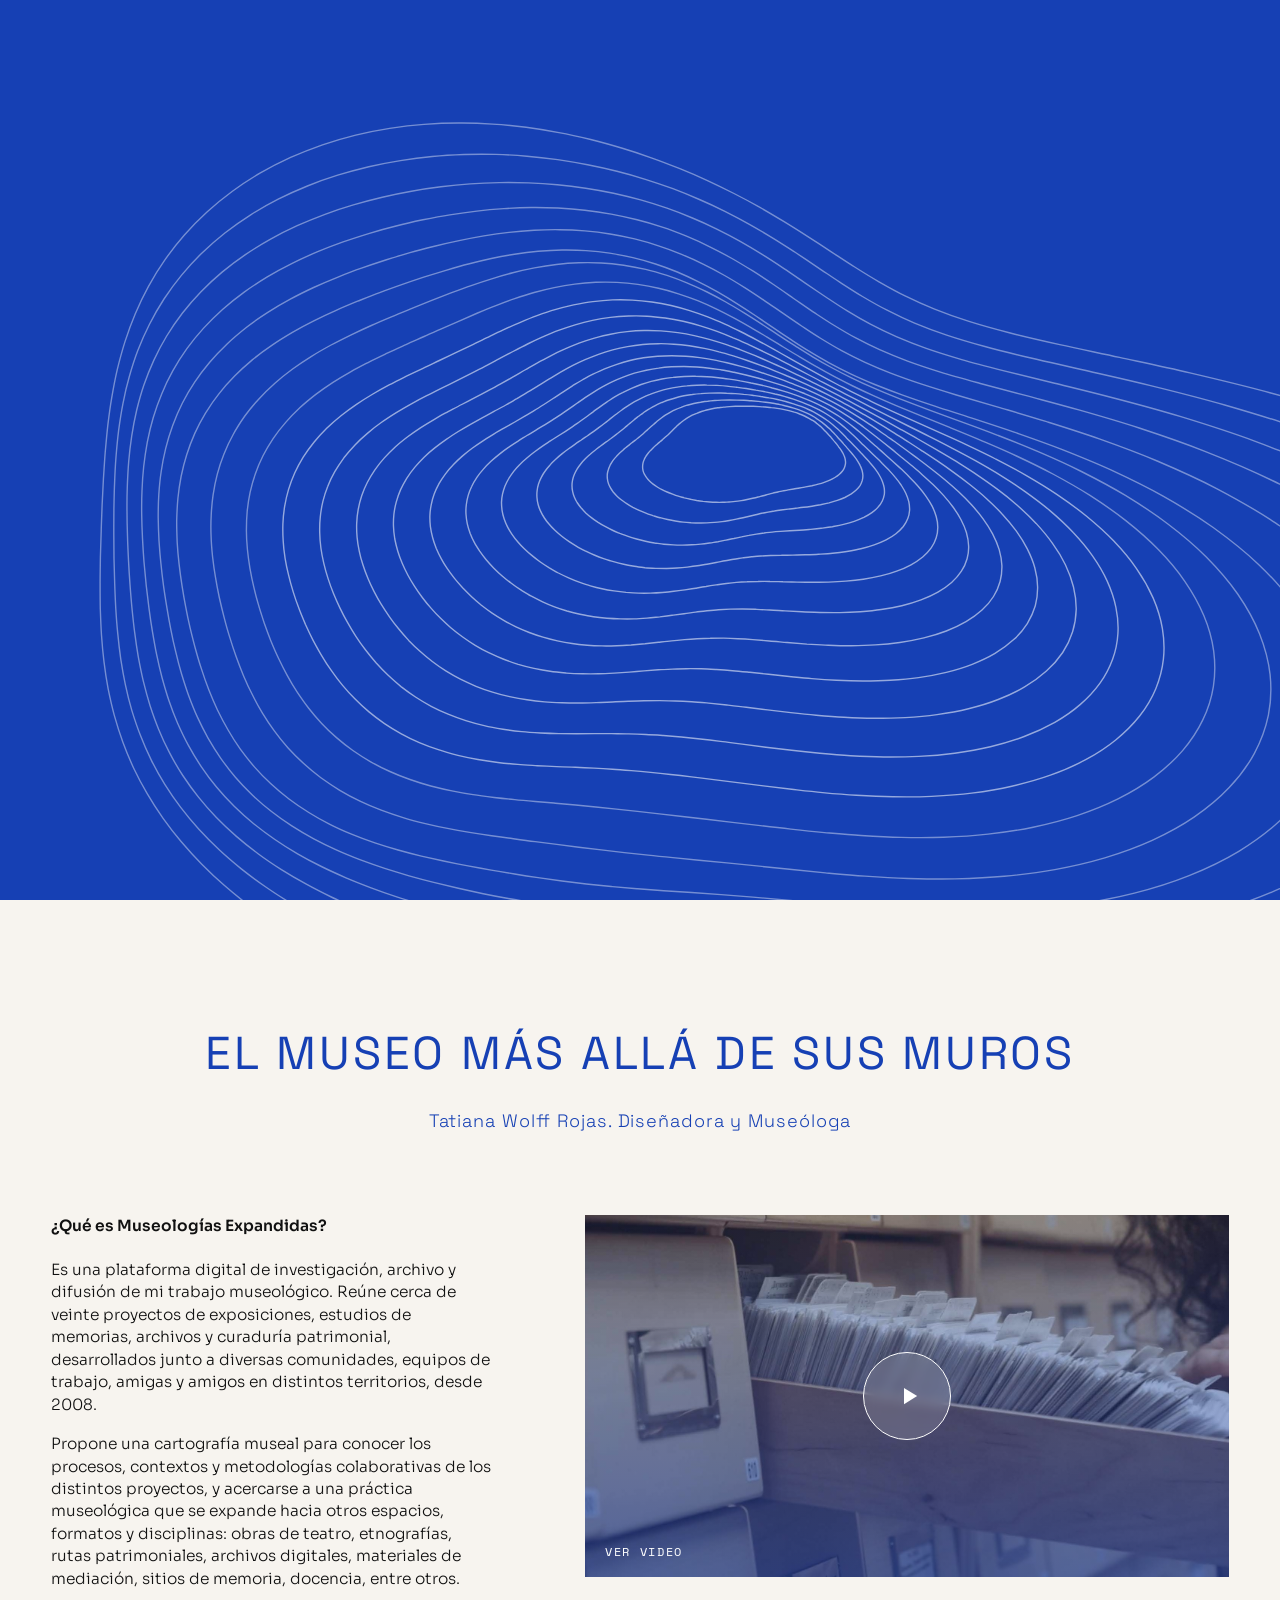
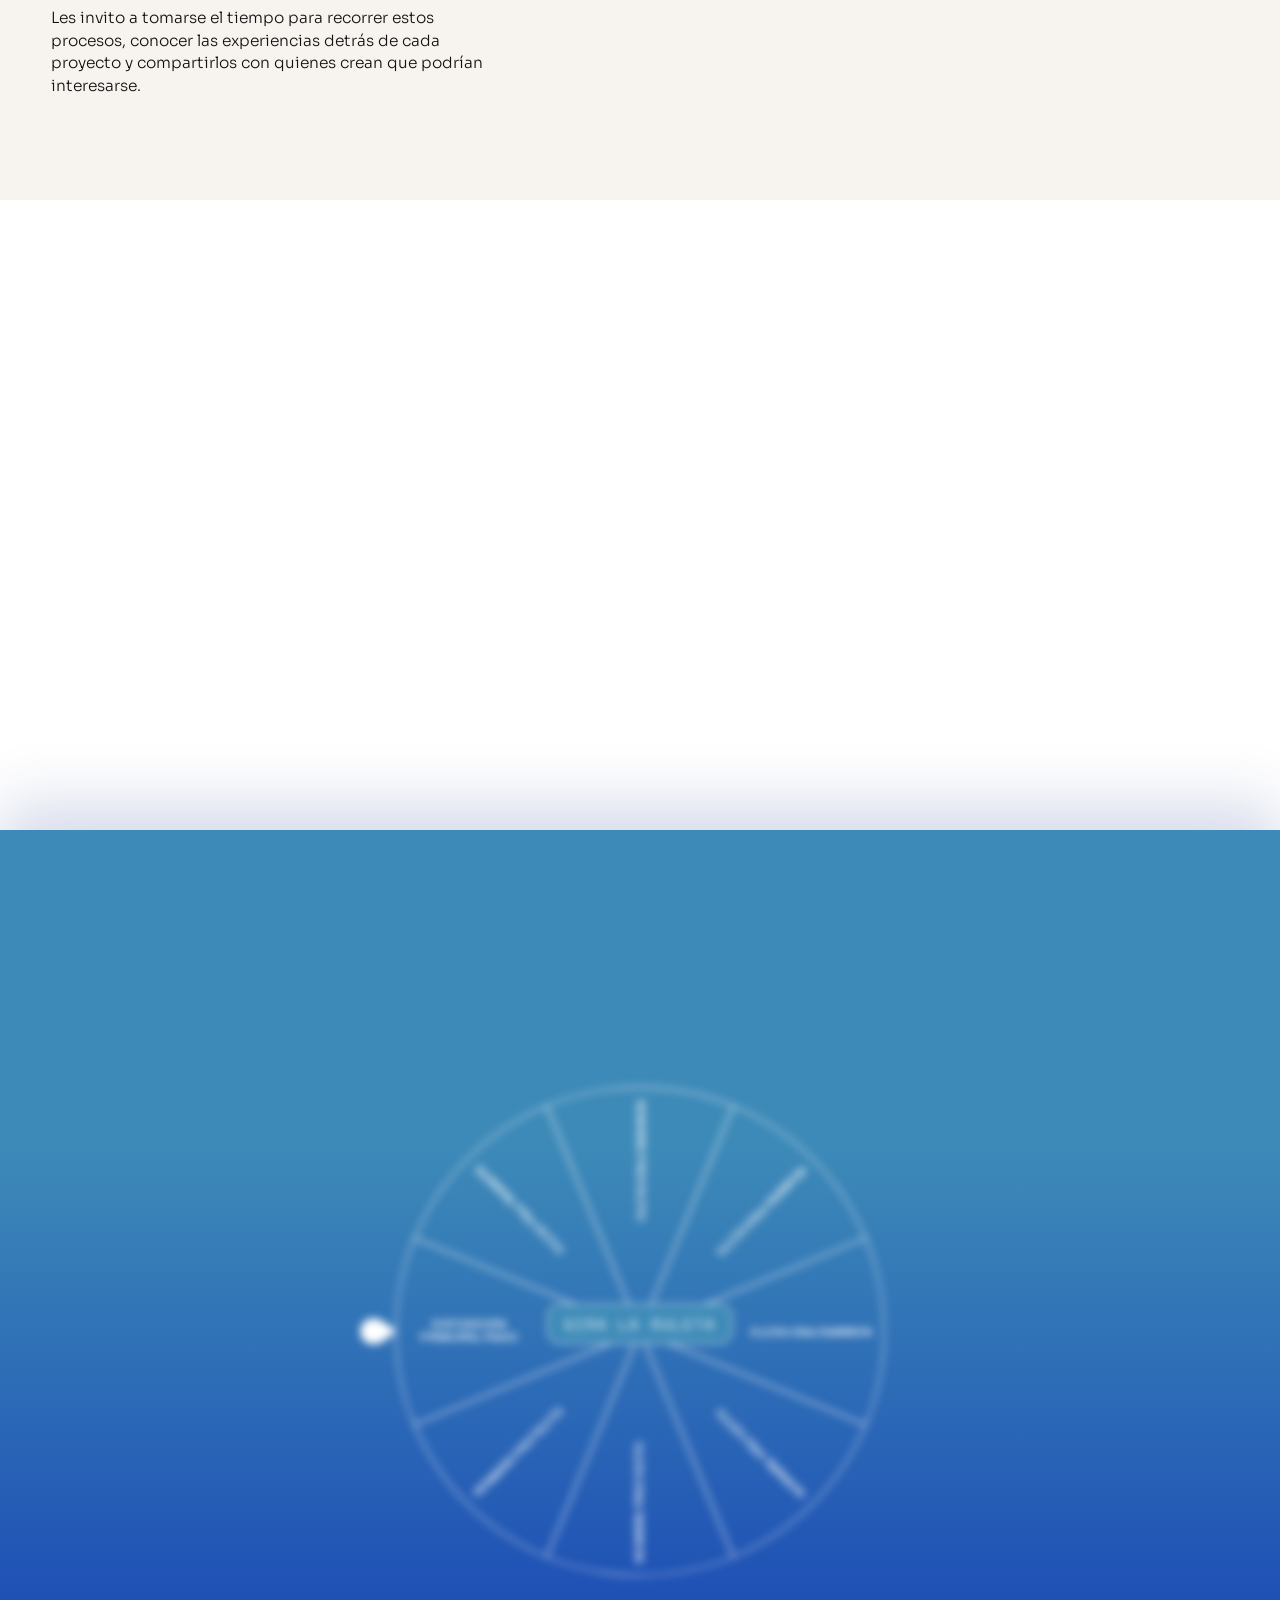
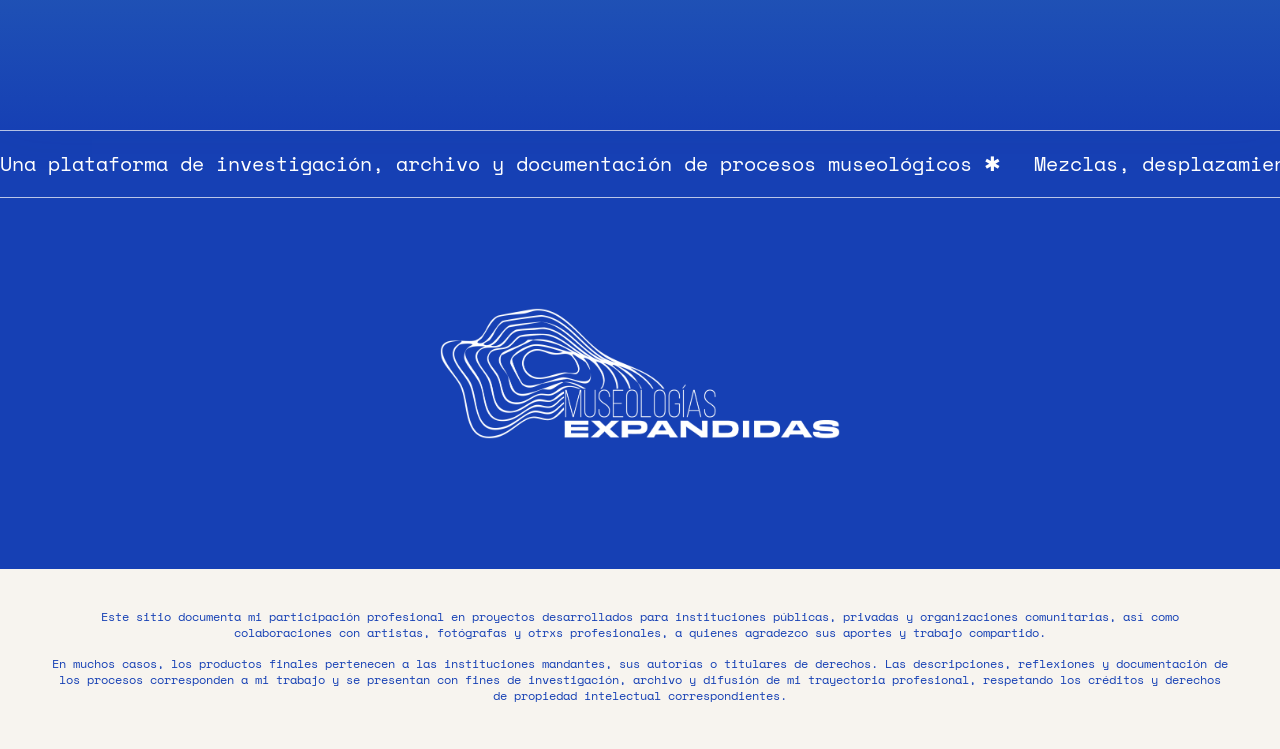
==== commit 5a13b4b0: "Fichero como opción 2, formulario de contacto y ajustes del detalle - Home: switch Ruleta / Fichero;" ====
--- a/index.html
+++ b/index.html
@@ -67,12 +67,33 @@
     <section class="explorar-home" aria-labelledby="explorar-titulo">
       <div class="explorar-home__escena">
         <h2 class="section-label" id="explorar-titulo"><a href="proyectos.html">Explorar proyectos</a></h2>
-        <div class="ruleta-zona">
+
+        <!-- Selector entre las dos propuestas de exploración al azar -->
+        <div class="selector-modo" role="group" aria-label="Forma de explorar">
+          <button type="button" class="selector-modo__opcion" data-modo="ruleta" aria-pressed="true">Ruleta</button>
+          <button type="button" class="selector-modo__opcion" data-modo="fichero" aria-pressed="false">Fichero</button>
+        </div>
+
+        <!-- Opción 1: ruleta -->
+        <div class="ruleta-zona modo" data-modo-panel="ruleta">
           <div class="ruleta" data-ruleta>
             <button class="ruleta__btn" type="button">Gira la ruleta</button>
           </div>
-          <!-- ficha del caso donde se detiene la ruleta (la llena js/main.js) -->
+          <!-- botón del caso donde se detiene la ruleta (lo llena js/main.js) -->
           <div class="ruleta__ficha" aria-live="polite"></div>
+        </div>
+
+        <!-- Opción 2: fichero de archivo (lo construye js/main.js) -->
+        <div class="fichero-zona modo" data-modo-panel="fichero" hidden>
+          <div class="fichero" data-fichero>
+            <div class="fichero__cartas"></div>
+            <div class="fichero__frente" aria-hidden="true">
+              <span class="fichero__etiqueta">Proyectos</span>
+              <span class="fichero__manilla"></span>
+            </div>
+          </div>
+          <p class="fichero__aviso" aria-live="polite"></p>
+          <button class="fichero__btn" type="button">Sacar una ficha</button>
         </div>
       </div>
     </section>
--- a/css/styles.css
+++ b/css/styles.css
@@ -419,86 +419,45 @@
 }
 .ruleta__btn:hover { background: var(--blanco); color: var(--azul); }
 .ruleta__btn:disabled { opacity: .6; cursor: wait; }
-/* Ruleta + ficha del caso: la ficha se abre al lado y la ruleta se corre a la izquierda */
+/* Ruleta + botón del caso: al detenerse, aparece bajo la ruleta un único botón "Ver proyecto" */
 .ruleta-zona {
   display: flex;
+  flex-direction: column;
   align-items: center;
-  justify-content: center;
-  gap: 0;
   margin-top: 24px;
-  transition: gap .8s cubic-bezier(.16, 1, .3, 1);
 }
 .ruleta-zona .ruleta { flex: none; margin: 0; }
 .ruleta__ficha {
-  flex: none;
-  width: 0;
+  min-height: 64px;
+  display: flex;
+  align-items: flex-start;
+  justify-content: center;
+  padding-top: 20px;
   opacity: 0;
-  overflow: hidden;
-  transition: width .8s cubic-bezier(.16, 1, .3, 1), opacity .4s ease;
-}
-.ruleta-zona.con-ficha { gap: clamp(32px, 5vw, 72px); }
-.ruleta-zona.con-ficha .ruleta__ficha { width: var(--ficha-w); opacity: 1; transition-delay: 0s, .25s; }
-.ruleta-zona { --ficha-w: min(400px, 36vw); }
-
-.ficha-caso {
-  width: var(--ficha-w);
-  background: var(--crema);
-  color: var(--tinta);
-  transform: translateX(24px);
-  transition: transform .9s cubic-bezier(.16, 1, .3, 1) .2s, opacity .5s ease;
-}
-.con-ficha .ficha-caso { transform: none; }
-/* mientras la ruleta gira de nuevo, la ficha abierta se apaga (sin cerrarse ni mover la ruleta) */
-.ruleta__ficha.is-cambiando .ficha-caso { opacity: .25; transform: translateX(10px); transition-delay: 0s; }
-.ficha-caso__foto { aspect-ratio: 16 / 10; overflow: hidden; }
-.ficha-caso__foto img { width: 100%; height: 100%; object-fit: cover; }
-.ficha-caso__cuerpo { padding: 22px 24px 26px; }
-.ficha-caso__fecha {
-  display: inline-block;
-  font-family: var(--f-nav);
-  font-size: 13px;
-  letter-spacing: .04em;
-  text-transform: uppercase;
-  color: var(--azul);
-  border: 1.5px solid var(--azul);
-  border-radius: 10px;
-  padding: 3px 14px;
-}
-.ficha-caso__titulo {
-  font-family: var(--f-display);
-  font-stretch: 115%;
-  font-weight: 800;
-  font-size: 21px;
-  line-height: 1.15;
-  color: var(--azul);
-  margin: 14px 0 10px;
-}
-.ficha-caso__desc { font-size: 14px; line-height: 1.5; margin: 0 0 20px; }
-.ficha-caso__ir {
+  transform: translateY(10px);
+  transition: opacity .4s ease, transform .6s cubic-bezier(.16, 1, .3, 1);
+  pointer-events: none;
+}
+.ruleta-zona.con-ficha .ruleta__ficha { opacity: 1; transform: none; pointer-events: auto; }
+.ruleta__ficha.is-cambiando { opacity: 0; transform: translateY(10px); }
+.ruleta__ir {
   display: inline-flex;
   align-items: center;
-  gap: 10px;
-  font-family: var(--f-mono);
-  font-size: 14px;
+  gap: 12px;
+  font-family: var(--f-mono);
+  font-size: 15px;
+  letter-spacing: .06em;
   text-decoration: none;
-  color: var(--blanco);
-  background: var(--azul);
-  border: 1.5px solid var(--azul);
+  color: var(--azul);
+  background: var(--blanco);
+  border: 1.5px solid var(--blanco);
   border-radius: 12px;
-  padding: 9px 18px;
+  padding: 11px 22px;
   transition: background .25s, color .25s;
 }
-.ficha-caso__ir span { transition: transform .3s cubic-bezier(.16, 1, .3, 1); }
-.ficha-caso__ir:hover { background: transparent; color: var(--azul); }
-.ficha-caso__ir:hover span { transform: translateX(4px); }
-
-@media (max-width: 960px) {
-  /* en pantallas angostas la ficha se abre debajo de la ruleta */
-  .ruleta-zona { flex-direction: column; --ficha-w: min(460px, 100%); }
-  .ruleta__ficha { width: var(--ficha-w); max-height: 0; transition: max-height .8s cubic-bezier(.16, 1, .3, 1), opacity .4s ease; }
-  .ruleta-zona.con-ficha .ruleta__ficha { max-height: 700px; }
-  .ficha-caso { transform: translateY(20px); }
-}
+.ruleta__ir span { transition: transform .3s cubic-bezier(.16, 1, .3, 1); }
+.ruleta__ir:hover { background: transparent; color: var(--blanco); }
+.ruleta__ir:hover span { transform: translateX(4px); }
 
 /* ---------- Botón "ver +" ---------- */
 .ver {
@@ -747,37 +706,38 @@
   transition: color .3s;
 }
 .indice a::after {
-  /* flecha activa */
+  /* flecha activa: trazo (la punta va en ::before, en la misma caja de 10px de alto) */
   content: "";
   position: absolute;
   left: -4px;
-  right: 0;
+  right: 1px; /* termina justo en la punta, sin dejar espacio */
   bottom: 0;
-  height: 9px;
-  background:
-    linear-gradient(currentColor, currentColor) left center / calc(100% - 4px) 2.5px no-repeat;
+  height: 10px;
+  background: linear-gradient(currentColor, currentColor) left center / 100% 2.5px no-repeat;
   transform: scaleX(0);
   transform-origin: left;
   transition: transform .35s ease;
 }
 .indice a::before {
+  /* punta de la flecha: chevron SVG usado como máscara, toma el color del texto */
   content: "";
   position: absolute;
-  right: 1px;
+  right: 0;
   bottom: 0;
   width: 8px;
-  height: 8px;
-  border-top: 2.5px solid currentColor;
-  border-right: 2.5px solid currentColor;
-  transform: rotate(45deg) scale(0);
-  transform-origin: center;
+  height: 10px;
+  background: currentColor;
+  -webkit-mask: url("data:image/svg+xml;utf8,%3Csvg xmlns='http://www.w3.org/2000/svg' viewBox='0 0 8 10'%3E%3Cpath d='M1.4 1.2L6.6 5 1.4 8.8' fill='none' stroke='black' stroke-width='2.5' stroke-linecap='round' stroke-linejoin='round'/%3E%3C/svg%3E") center / contain no-repeat;
+  mask: url("data:image/svg+xml;utf8,%3Csvg xmlns='http://www.w3.org/2000/svg' viewBox='0 0 8 10'%3E%3Cpath d='M1.4 1.2L6.6 5 1.4 8.8' fill='none' stroke='black' stroke-width='2.5' stroke-linecap='round' stroke-linejoin='round'/%3E%3C/svg%3E") center / contain no-repeat;
+  transform: scale(0);
+  transform-origin: right center;
   transition: transform .2s ease .2s;
 }
 .indice a.is-active { color: var(--azul); }
 .indice a.is-active::after { transform: scaleX(1); }
-.indice a.is-active::before { transform: rotate(45deg) scale(1); }
-.detalle[data-tema="recursos"] .indice a { color: var(--tinta); }
-.detalle[data-tema="recursos"] .indice a.is-active { color: var(--blanco); }
+.indice a.is-active::before { transform: scale(1); }
+.detalle[data-tema="cruces"] .indice a { color: var(--tinta); }
+.detalle[data-tema="cruces"] .indice a.is-active { color: var(--blanco); }
 
 .secciones { grid-column: 2; grid-row: 1; }
 .indice { grid-column: 1; grid-row: 1; }
@@ -803,7 +763,11 @@
 .bloque h3 { font-size: 16px; font-weight: 600; margin: 0 0 1.2em; }
 .bloque .texto { font-size: 16.5px; line-height: 1.5; }
 .bloque .texto + .texto { margin-top: 2.2em; }
-.bloque > .foto + .texto { margin-top: 60px; }
+.bloque > .foto + .texto,
+.bloque > .video + .texto { margin-top: 60px; }
+/* video de presentación del detalle: mismo fondo plano oscuro que los espacios de foto */
+.video--oscuro { background: #2f3033; }
+.video--oscuro::after { background: linear-gradient(to top, rgba(0, 0, 0, .35), rgba(0, 0, 0, 0) 45%); }
 
 .fotos-2 {
   display: grid;
@@ -958,7 +922,10 @@
 .modal-contacto.is-abierto { opacity: 1; visibility: visible; transition: opacity .35s ease; }
 .modal-contacto__panel {
   position: relative;
-  width: min(480px, 100%);
+  width: min(520px, 100%);
+  max-height: calc(100vh - 48px);
+  max-height: calc(100svh - 48px);
+  overflow-y: auto; /* en pantallas bajas el formulario se desplaza dentro del panel */
   background: var(--crema);
   color: var(--tinta);
   padding: 44px 40px 36px;
@@ -1038,6 +1005,77 @@
 .modal-contacto__copiar:hover { background: var(--azul-oscuro); }
 .modal-contacto__copiar.is-copiado { background: var(--petroleo); border-color: var(--petroleo); }
 .modal-contacto__aviso { min-height: 1.4em; margin: 12px 0 0; font-family: var(--f-mono); font-size: 12px; color: var(--azul); }
+
+/* estado de éxito */
+.modal-contacto__exito { padding: 8px 0 4px; }
+.modal-contacto__exito[hidden], .modal-contacto__contenido[hidden] { display: none; }
+.modal-contacto__check { display: block; width: 64px; height: 64px; margin: 0 auto 22px; }
+.modal-contacto__check svg { width: 100%; height: 100%; fill: none; stroke: var(--azul); stroke-width: 2; stroke-linecap: round; stroke-linejoin: round; }
+.modal-contacto__check circle { stroke-dasharray: 140; stroke-dashoffset: 140; animation: exito-trazo .7s cubic-bezier(.65, 0, .35, 1) forwards; }
+.modal-contacto__check path { stroke-dasharray: 40; stroke-dashoffset: 40; animation: exito-trazo .45s cubic-bezier(.65, 0, .35, 1) .55s forwards; }
+@keyframes exito-trazo { to { stroke-dashoffset: 0; } }
+.modal-contacto__exito .modal-contacto__nombre:focus { outline: none; }
+.modal-contacto__exito-texto { font-size: 15px; line-height: 1.5; margin: 0 auto 26px; max-width: 360px; }
+.modal-contacto__exito .form-contacto__enviar { justify-self: center; }
+
+/* separador "o escríbele aquí" */
+.modal-contacto__o {
+  display: flex;
+  align-items: center;
+  gap: 14px;
+  margin: 18px 0 20px;
+  font-family: var(--f-mono);
+  font-size: 12px;
+  letter-spacing: .1em;
+  text-transform: uppercase;
+  color: var(--azul);
+}
+.modal-contacto__o::before,
+.modal-contacto__o::after { content: ""; flex: 1; height: 1px; background: rgba(22, 64, 180, .3); }
+
+/* formulario simple */
+.form-contacto { display: grid; gap: 14px; text-align: left; }
+.form-contacto__campo { display: grid; gap: 6px; }
+.form-contacto__campo span { font-family: var(--f-mono); font-size: 12px; letter-spacing: .08em; text-transform: uppercase; color: var(--azul); }
+.form-contacto input,
+.form-contacto textarea {
+  width: 100%;
+  font: inherit;
+  font-size: 15px;
+  color: var(--tinta);
+  background: var(--blanco);
+  border: 1.5px solid rgba(22, 64, 180, .45);
+  border-radius: 10px;
+  padding: 10px 14px;
+  transition: border-color .2s, box-shadow .2s;
+}
+.form-contacto textarea { resize: vertical; min-height: 104px; }
+.form-contacto input:focus,
+.form-contacto textarea:focus { outline: none; border-color: var(--azul); box-shadow: 0 0 0 3px rgba(22, 64, 180, .15); }
+.form-contacto .is-error { border-color: #c62d0a; }
+.form-contacto__error { min-height: 1.2em; margin: -4px 0 0; font-family: var(--f-mono); font-size: 12px; color: #c62d0a; }
+.form-contacto__enviar {
+  justify-self: start;
+  display: inline-flex;
+  align-items: center;
+  gap: 10px;
+  font-family: var(--f-mono);
+  font-size: 14px;
+  color: var(--blanco);
+  background: var(--azul);
+  border: 1.5px solid var(--azul);
+  border-radius: 12px;
+  padding: 10px 20px;
+  cursor: pointer;
+  transition: background .25s, color .25s;
+}
+.form-contacto__enviar span { transition: transform .3s cubic-bezier(.16, 1, .3, 1); }
+.form-contacto__enviar:hover { background: transparent; color: var(--azul); }
+.form-contacto__enviar:hover span { transform: translateX(4px); }
+@media (max-width: 760px) {
+  .modal-contacto { padding: 12px; }
+  .modal-contacto__panel { padding: 40px 20px 24px; }
+}
 
 .caja-titulo {
   display: inline-block;
@@ -1075,7 +1113,8 @@
   background: rgba(138, 182, 211, .96);
   -webkit-backdrop-filter: blur(8px);
   backdrop-filter: blur(8px);
-  color: var(--blanco);
+  /* elementos en azul oscuro: mejor contraste sobre el celeste claro (5,4:1; el blanco daba 2,2:1) */
+  color: var(--azul-oscuro);
   padding: 14px var(--pad);
   transform: translateY(100%);
   transition: transform .5s cubic-bezier(.16, 1, .3, 1);
@@ -1089,9 +1128,9 @@
   width: 32px;
   height: 32px;
   border-radius: 50%;
-  border: 1.5px solid var(--blanco);
+  border: 1.5px solid currentColor;
   background: transparent;
-  color: var(--blanco);
+  color: inherit;
   display: grid;
   place-items: center;
   cursor: pointer;
@@ -1107,16 +1146,16 @@
   content: "";
   position: absolute;
   left: 0; right: 0; top: 50%;
-  height: 1px;
-  background: var(--blanco);
+  height: 1.5px;
+  background: currentColor;
 }
 .audio__dot {
   position: absolute;
   top: 50%;
-  width: 7px; height: 7px;
-  margin: -3.5px 0 0 -3.5px;
+  width: 9px; height: 9px;
+  margin: -4.5px 0 0 -4.5px;
   border-radius: 50%;
-  background: var(--blanco);
+  background: currentColor;
 }
 .audio__time { font-size: 15px; white-space: nowrap; }
 .detalle-final { position: relative; margin-top: -2px; background: var(--azul-medio); padding: 70px 0 100px; }
@@ -1141,7 +1180,7 @@
     font-size: 12px;
   }
   .indice li { margin: 0; white-space: nowrap; }
-  .detalle[data-tema="recursos"] .indice a.is-active { color: var(--azul); }
+  .detalle[data-tema="cruces"] .indice a.is-active { color: var(--azul); }
   .secciones { grid-column: 1; grid-row: 2; }
   .site-header { padding-top: 32px; }
 }
@@ -1189,3 +1228,302 @@
   html { scroll-behavior: auto; }
   .js-reveal .reveal { opacity: 1; transform: none; filter: none; transition: none; }
 }
+
+/* =========================================================
+   Ajustes solo para mobile
+   ========================================================= */
+
+@media (max-width: 760px) {
+  /* Ruleta: botón central compacto, en una línea, para no tapar el caso seleccionado */
+  .ruleta__btn { font-size: 11px; letter-spacing: .08em; padding: 6px 10px; border-radius: 9px; white-space: nowrap; }
+
+  /* Explorar proyectos: menos aire entre el header y la grilla */
+  .site-header--solid { padding-bottom: 20px; }
+  .grid-proyectos { margin-top: 8px; }
+
+  /* Detalle: cabecera más baja para que el contenido parta antes */
+  .hero--detalle { height: 44vh; height: 44svh; min-height: 300px; }
+
+  /* Índice: la sección actual se marca solo con una línea (sin flecha) */
+  .indice a::before { display: none; }
+  .indice a::after { left: 0; background-size: 100% 2.5px; }
+  .indice { scrollbar-width: none; }               /* sin barra de desplazamiento visible */
+  .indice::-webkit-scrollbar { display: none; }
+  .bloque { padding: 56px 0 72px; }                /* menos aire arriba y abajo de cada sección */
+}
+
+@media (max-width: 640px) {
+  /* Explorar proyectos: cada proyecto (foto + recuadro) como bloque, separado del siguiente */
+  .grid-proyectos { row-gap: 28px; }
+  .proyecto { display: flex; flex-direction: column; }
+  .proyecto .tile--img { order: -1; } /* siempre la foto arriba y el recuadro abajo */
+}
+
+/* =========================================================
+   Home · selector Ruleta / Fichero
+   ========================================================= */
+.selector-modo {
+  display: flex;
+  justify-content: center;
+  gap: 0;
+  margin: 18px auto 0;
+  border: 1.5px solid var(--blanco);
+  border-radius: 999px;
+  padding: 3px;
+  width: max-content;
+}
+.selector-modo__opcion {
+  font-family: var(--f-mono);
+  font-size: 13px;
+  letter-spacing: .1em;
+  text-transform: uppercase;
+  color: var(--blanco);
+  background: transparent;
+  border: 0;
+  border-radius: 999px;
+  padding: 7px 18px;
+  cursor: pointer;
+  transition: background .25s, color .25s;
+}
+.selector-modo__opcion[aria-pressed="true"] { background: var(--blanco); color: var(--azul); }
+.selector-modo__opcion:focus-visible { outline: 2px solid var(--blanco); outline-offset: 3px; }
+/* entra junto con la ruleta */
+.explorar-home .selector-modo,
+.explorar-home .fichero {
+  opacity: 0;
+  transform: translateY(30px);
+  filter: blur(4px);
+  transition: opacity 1s ease, transform 1.2s cubic-bezier(.16, 1, .3, 1), filter 1s ease;
+}
+.explorar-home.is-titulo .selector-modo,
+.explorar-home.is-ruleta .fichero { opacity: 1; transform: none; filter: none; }
+.modo[hidden] { display: none !important; }
+
+/* =========================================================
+   Home · opción 2: fichero de archivo
+   ========================================================= */
+.fichero-zona {
+  display: flex;
+  flex-direction: column;
+  align-items: center;
+  margin-top: 24px;
+}
+.fichero {
+  --alto-frente: 150px;   /* alto del frente del cajón */
+  --asoma: 16px;          /* cuánto asoma la ficha de adelante sobre el frente */
+  --sube: 200px;          /* cuánto sube la ficha que se saca */
+  --paso: 9px;            /* escalón entre fichas */
+  position: relative;
+  width: min(560px, 100%);
+  height: 420px;
+}
+.fichero__cartas {
+  position: absolute;
+  inset: 0;
+  overflow: hidden; /* recorta las fichas por debajo del cajón */
+}
+.tarjeta {
+  --alto: 260px;
+  position: absolute;
+  left: 4%;
+  width: 92%;
+  height: var(--alto);
+  bottom: calc(var(--alto-frente) + var(--asoma) - var(--alto));
+  transform: translateY(calc(var(--i) * var(--paso) * -1));
+  background: var(--crema);
+  filter: brightness(calc(1 - var(--i) * .022));
+  border-radius: 4px 4px 0 0;
+  box-shadow: 0 -2px 10px rgba(15, 47, 140, .18);
+  transition: transform .55s cubic-bezier(.16, 1, .3, 1), filter .3s ease;
+}
+.tarjeta.is-hojeada { transform: translateY(calc(var(--i) * var(--paso) * -1 - 22px)); transition-duration: .12s; }
+.tarjeta.is-fuera {
+  z-index: 40 !important;
+  filter: none;
+  transform: translateY(calc(var(--sube) * -1));
+  box-shadow: 0 -6px 30px rgba(15, 47, 140, .35);
+}
+/* pestaña de la ficha: tres columnas escalonadas */
+.tarjeta__pestana {
+  position: absolute;
+  top: -24px;
+  left: calc(4% + var(--col) * 31%);
+  width: 30%;
+  height: 26px;
+  padding: 0 10px;
+  border: 0;
+  border-radius: 6px 6px 0 0;
+  background: inherit;
+  color: var(--azul);
+  font-family: var(--f-mono);
+  font-size: 11px;
+  letter-spacing: .02em;
+  text-align: left;
+  white-space: nowrap;
+  overflow: hidden;
+  text-overflow: ellipsis;
+  cursor: pointer;
+}
+.tarjeta__pestana:hover { text-decoration: underline; text-underline-offset: 3px; }
+.tarjeta__pestana:focus-visible { outline: 2px solid var(--azul); outline-offset: -2px; }
+.fichero:not(.con-ficha) .tarjeta:hover { transform: translateY(calc(var(--i) * var(--paso) * -1 - 14px)); }
+/* cara de la ficha: se ve completa solo al sacarla */
+.tarjeta__cuerpo {
+  padding: 22px 26px;
+  color: var(--tinta);
+  opacity: 0;
+  transition: opacity .3s ease;
+}
+.tarjeta.is-fuera .tarjeta__cuerpo { opacity: 1; transition-delay: .2s; }
+.tarjeta__cuerpo::before {
+  /* renglones de ficha bibliográfica */
+  content: "";
+  position: absolute;
+  inset: 54px 26px auto;
+  height: 1px;
+  background: rgba(22, 64, 180, .25);
+}
+.tarjeta__fecha {
+  display: inline-block;
+  font-family: var(--f-nav);
+  font-size: 13px;
+  letter-spacing: .04em;
+  text-transform: uppercase;
+  color: var(--azul);
+  border: 1.5px solid var(--azul);
+  border-radius: 10px;
+  padding: 2px 12px;
+}
+.tarjeta__nombre {
+  font-family: var(--f-display);
+  font-stretch: 115%;
+  font-weight: 800;
+  font-size: 22px;
+  line-height: 1.15;
+  color: var(--azul);
+  margin: 22px 0 16px;
+}
+.tarjeta__ir {
+  display: inline-flex;
+  align-items: center;
+  gap: 10px;
+  font-family: var(--f-mono);
+  font-size: 14px;
+  text-decoration: none;
+  color: var(--blanco);
+  background: var(--azul);
+  border: 1.5px solid var(--azul);
+  border-radius: 12px;
+  padding: 8px 18px;
+  pointer-events: none;
+  transition: background .25s, color .25s;
+}
+.tarjeta.is-fuera .tarjeta__ir { pointer-events: auto; }
+.tarjeta__ir span { transition: transform .3s cubic-bezier(.16, 1, .3, 1); }
+.tarjeta__ir:hover { background: transparent; color: var(--azul); }
+.tarjeta__ir:hover span { transform: translateX(4px); }
+
+/* frente del cajón: dibujo de línea blanca, como la ruleta */
+.fichero__frente {
+  position: absolute;
+  left: 0;
+  right: 0;
+  bottom: 0;
+  height: var(--alto-frente);
+  z-index: 50;
+  display: flex;
+  flex-direction: column;
+  align-items: center;
+  justify-content: center;
+  gap: 16px;
+  border: 1.5px solid var(--blanco);
+  border-radius: 6px;
+  background: linear-gradient(to bottom, #3a86b6, #3479ad);
+  box-shadow: 0 -10px 24px rgba(15, 47, 140, .25);
+}
+.fichero__etiqueta {
+  font-family: var(--f-mono);
+  font-size: 12px;
+  letter-spacing: .16em;
+  text-transform: uppercase;
+  color: var(--blanco);
+  border: 1.5px solid var(--blanco);
+  padding: 8px 22px;
+}
+.fichero__manilla {
+  width: 84px;
+  height: 14px;
+  border: 1.5px solid var(--blanco);
+  border-radius: 0 0 14px 14px;
+  border-top: 0;
+}
+.fichero__aviso { min-height: 1em; margin: 0; font-size: 0; } /* solo para lectores de pantalla */
+.fichero__btn {
+  margin-top: 26px;
+  font-family: var(--f-mono);
+  font-size: 15px;
+  letter-spacing: .12em;
+  text-transform: uppercase;
+  color: var(--azul);
+  background: var(--blanco);
+  border: 1.5px solid var(--blanco);
+  border-radius: 12px;
+  padding: 11px 22px;
+  cursor: pointer;
+  transition: background .25s, color .25s;
+}
+.fichero__btn:hover { background: transparent; color: var(--blanco); }
+.fichero__btn:disabled { opacity: .6; cursor: wait; }
+
+@media (max-width: 760px) {
+  .fichero { --alto-frente: 110px; --sube: 190px; height: 370px; }
+  .tarjeta__pestana { font-size: 10px; padding: 0 6px; }
+  .tarjeta__cuerpo { padding: 18px 18px; }
+  .tarjeta__nombre { font-size: 19px; margin: 18px 0 14px; }
+  .fichero__btn { font-size: 13px; }
+}
+
+/* =========================================================
+   Detalle · Frutos con textura, Cruces en celeste, links externos
+   ========================================================= */
+/* Frutos: textura de curvas (assets/img/textura.jpg), entrando en degradado desde el crema anterior */
+.bloque--textura { --bloque-bg: var(--blanco); --panel: #f0ede7; }
+.bloque--textura::before {
+  background:
+    linear-gradient(to bottom, var(--beige) 0, rgba(237, 229, 214, 0) 280px),
+    url("../assets/img/textura.jpg") center top / 1400px auto repeat,
+    var(--blanco);
+}
+/* Cruces: fondo celeste (el de la antigua sección Recursos) */
+.bloque--celeste { --bloque-bg: var(--azul-medio); }
+/* paso de blanco (o textura) a celeste en degradado */
+.bloque--blanco + .bloque--celeste,
+.bloque--textura + .bloque--celeste { --bloque-prev: var(--blanco); }
+
+/* recuadro de links externos: nombre a la izquierda, enlace a la derecha */
+.links-externos {
+  list-style: none;
+  padding: 8px 24px;
+}
+.links-externos li {
+  display: grid;
+  grid-template-columns: 200px minmax(0, 1fr);
+  gap: 20px;
+  align-items: baseline;
+  padding: 16px 0;
+  border-bottom: 1px solid rgba(22, 64, 180, .2);
+}
+.links-externos li:last-child { border-bottom: 0; }
+.links-externos__nombre {
+  font-family: var(--f-display);
+  font-weight: 700;
+  font-stretch: 105%;
+  font-size: 15px;
+  text-transform: uppercase;
+  color: var(--azul);
+}
+.links-externos a { overflow-wrap: anywhere; }
+@media (max-width: 640px) {
+  .links-externos { padding: 4px 18px; }
+  .links-externos li { grid-template-columns: 1fr; gap: 4px; }
+}
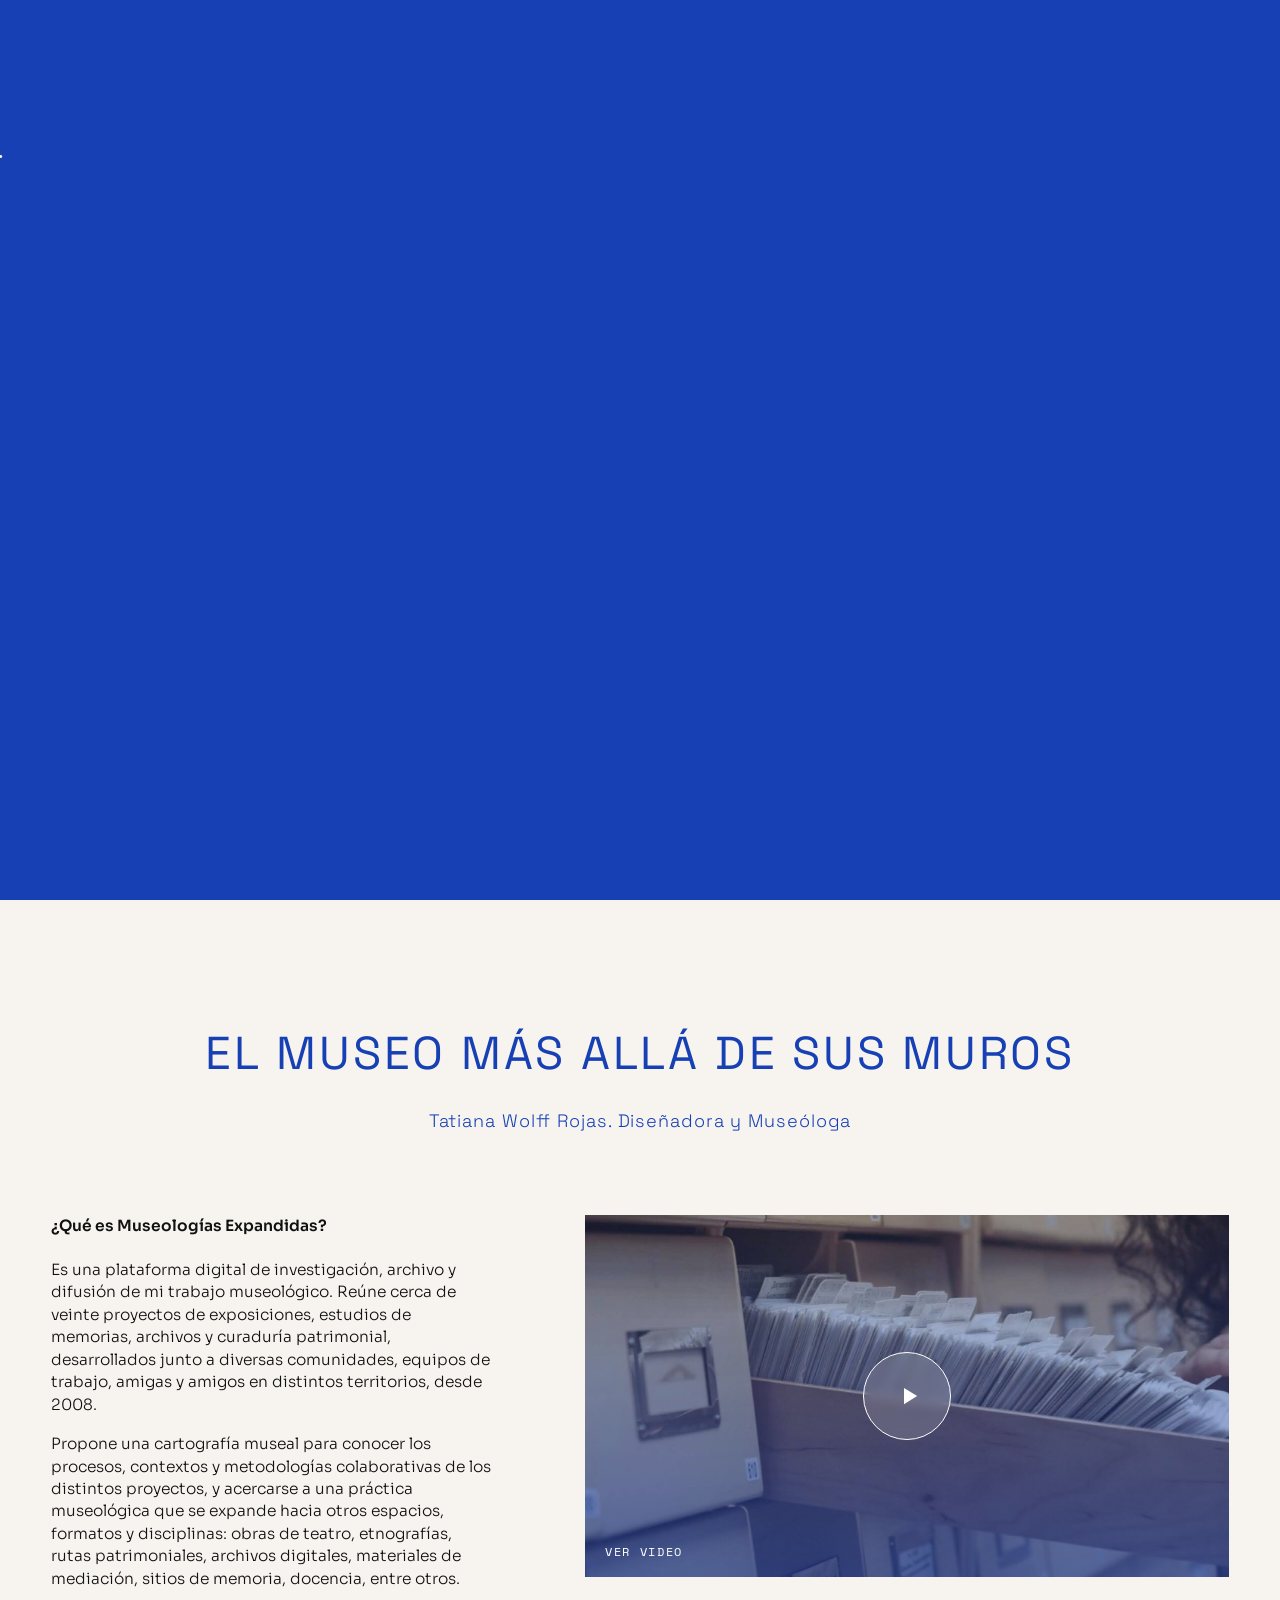
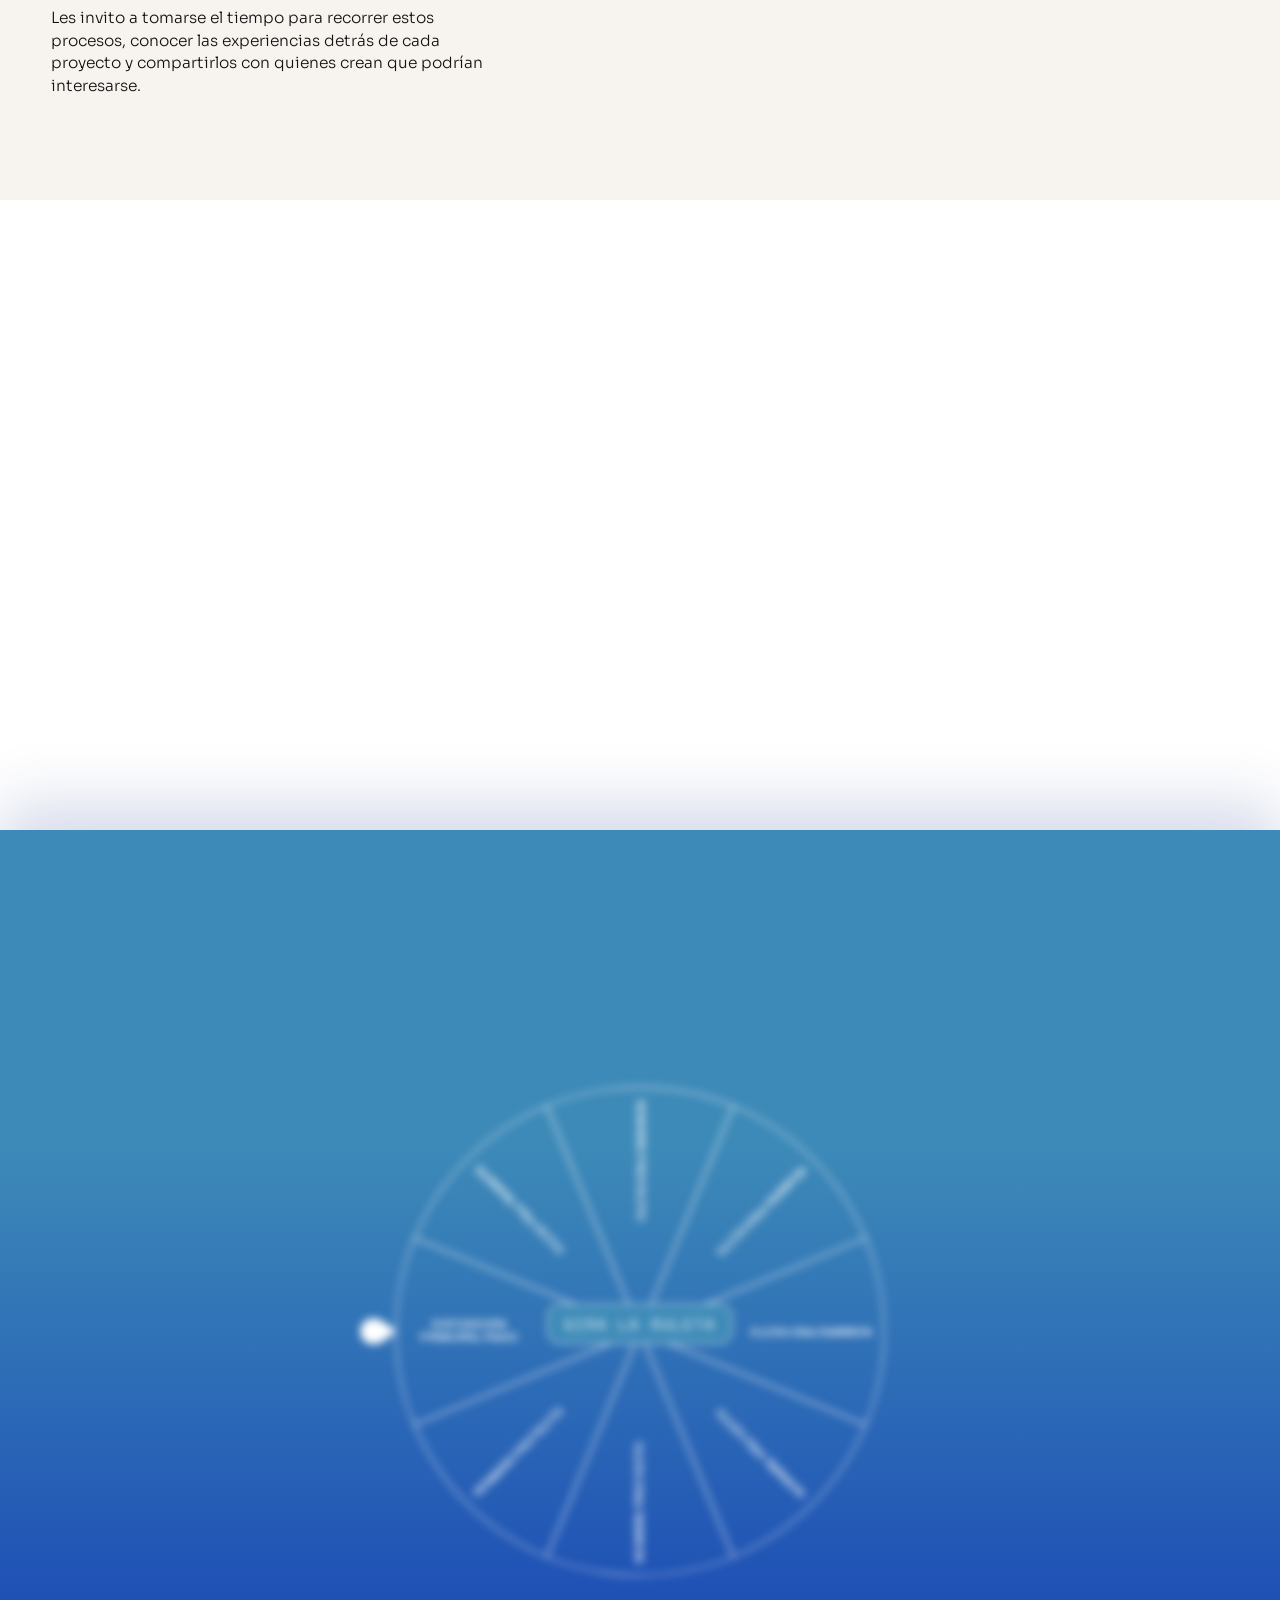
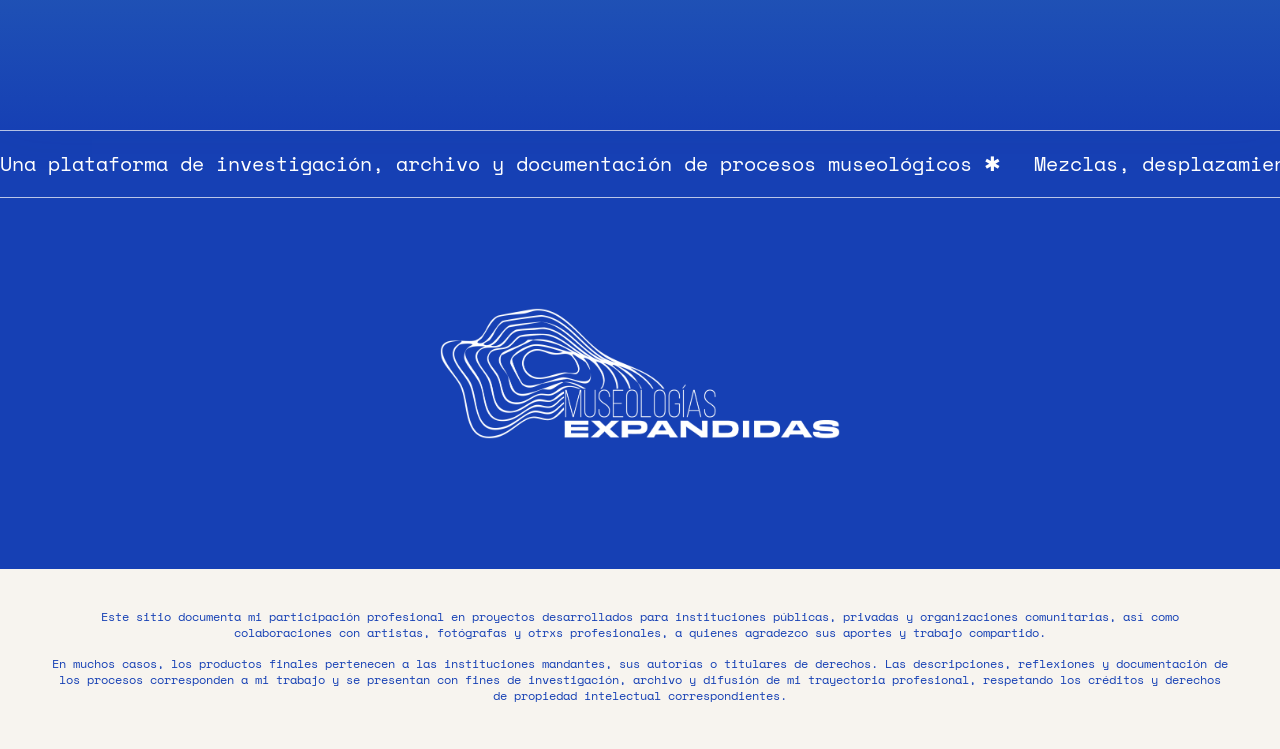
==== commit 19ae61a5: "Versionar CSS y JS para evitar versiones antiguas en caché Co-Authored-By: Claude Opus 5.5 <noreply@" ====
--- a/index.html
+++ b/index.html
@@ -8,7 +8,7 @@
   <link rel="preconnect" href="https://fonts.googleapis.com">
   <link rel="preconnect" href="https://fonts.gstatic.com" crossorigin>
   <link href="https://fonts.googleapis.com/css2?family=Archivo:wdth,wght@62..125,100..900&family=Sora:wght@300;400;600;700&family=Space+Grotesk:wght@400;500&family=Space+Mono&display=swap" rel="stylesheet">
-  <link rel="stylesheet" href="css/styles.css">
+  <link rel="stylesheet" href="css/styles.css?v=20261124c">
   <script>
     // Si la intro de la portada se va a reproducir, el header parte oculto (sin parpadeo).
     // js/hero.js lo muestra cuando entra el degradado azul.
@@ -117,10 +117,10 @@
     </div>
   </footer>
 
-  <script src="js/data.js"></script>
-  <script src="js/main.js"></script>
-  <script src="js/topo.js"></script>
-  <script src="js/hero.js"></script>
-  <script src="js/intro.js"></script>
+  <script src="js/data.js?v=20261124c"></script>
+  <script src="js/main.js?v=20261124c"></script>
+  <script src="js/topo.js?v=20261124c"></script>
+  <script src="js/hero.js?v=20261124c"></script>
+  <script src="js/intro.js?v=20261124c"></script>
 </body>
 </html>
